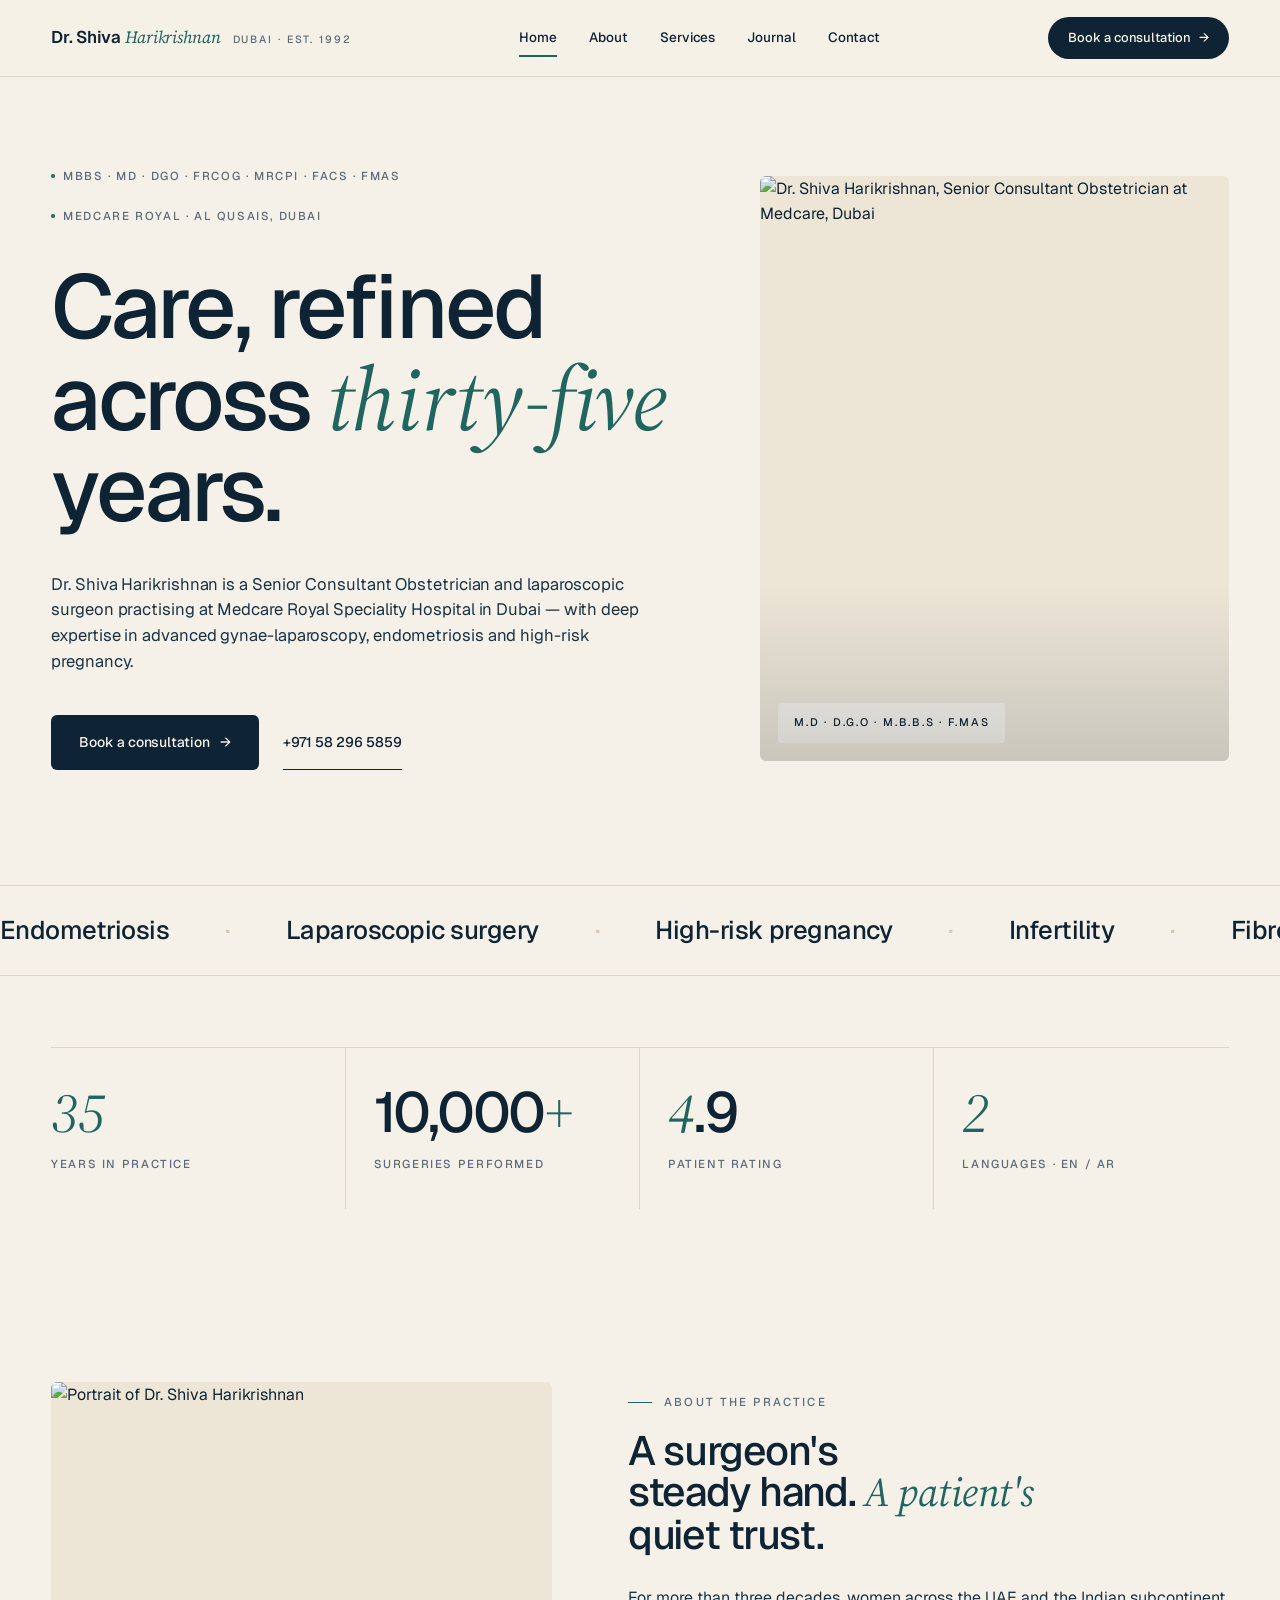
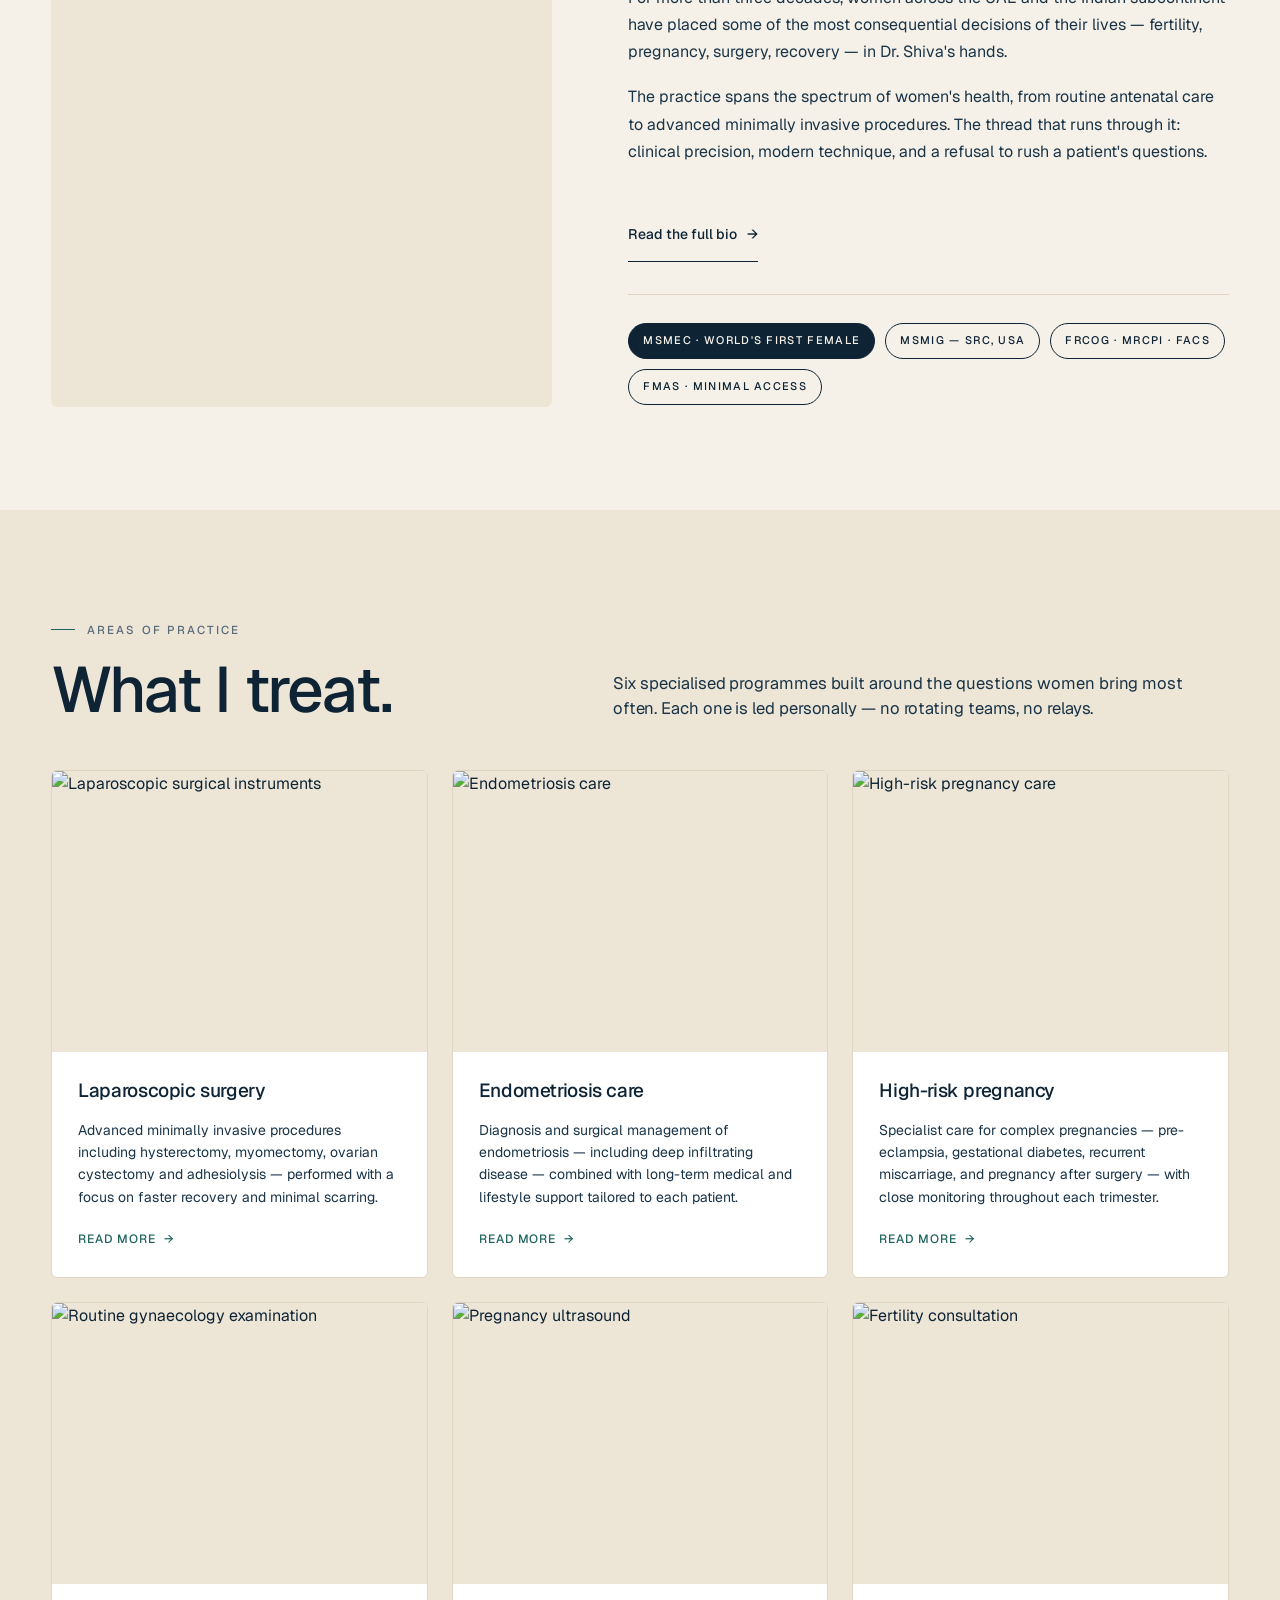
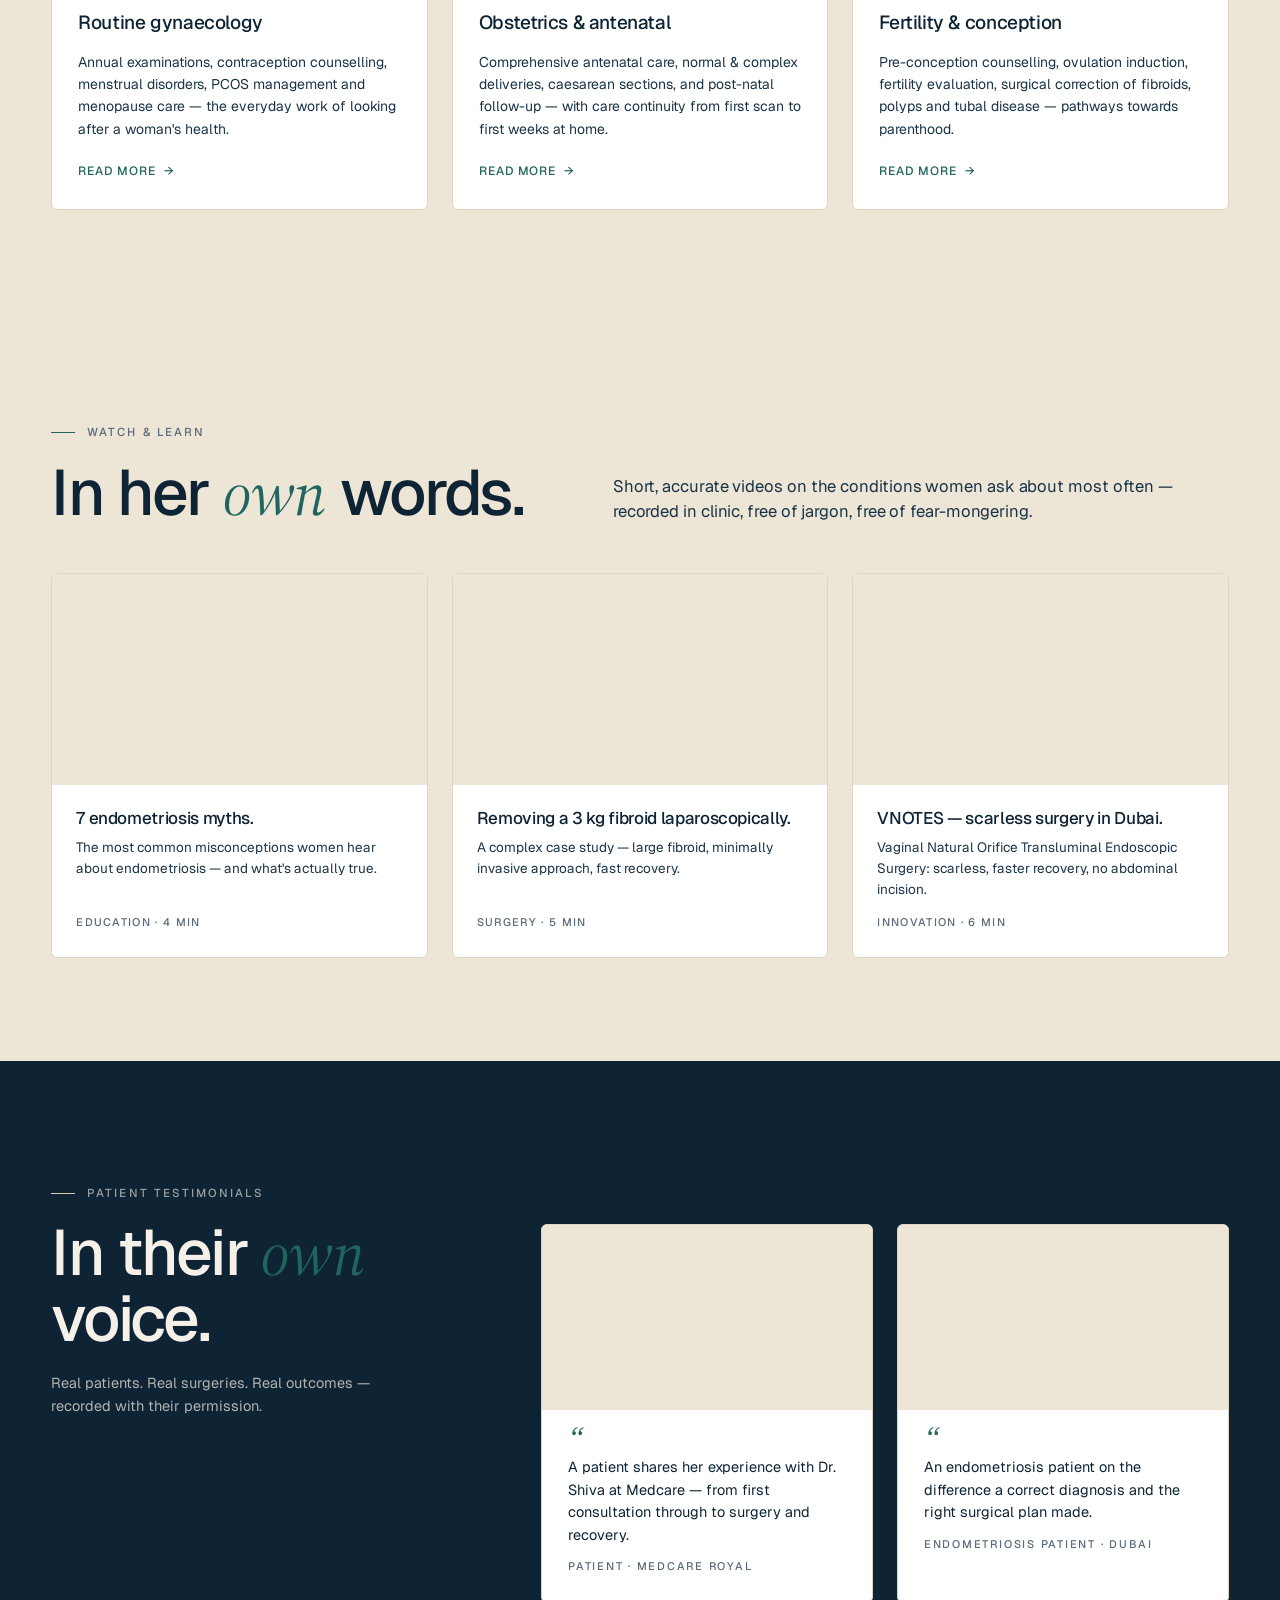
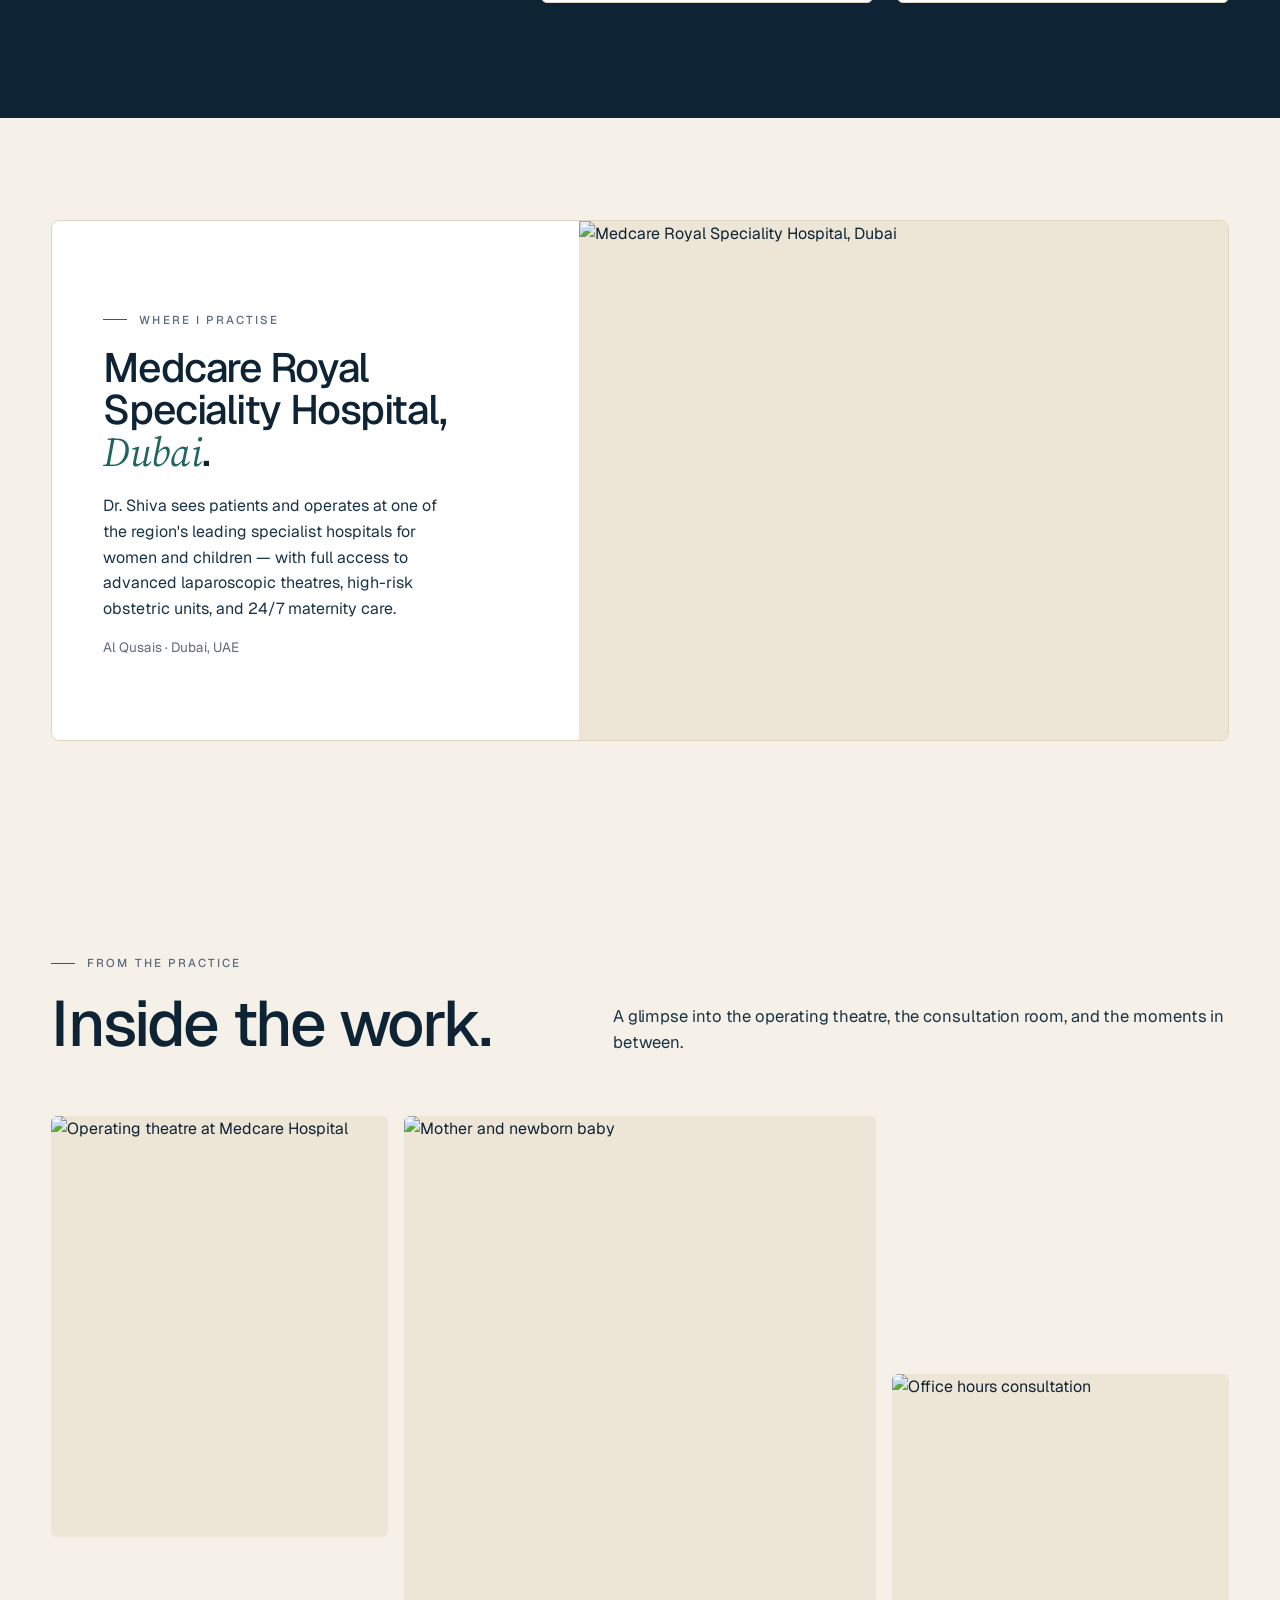
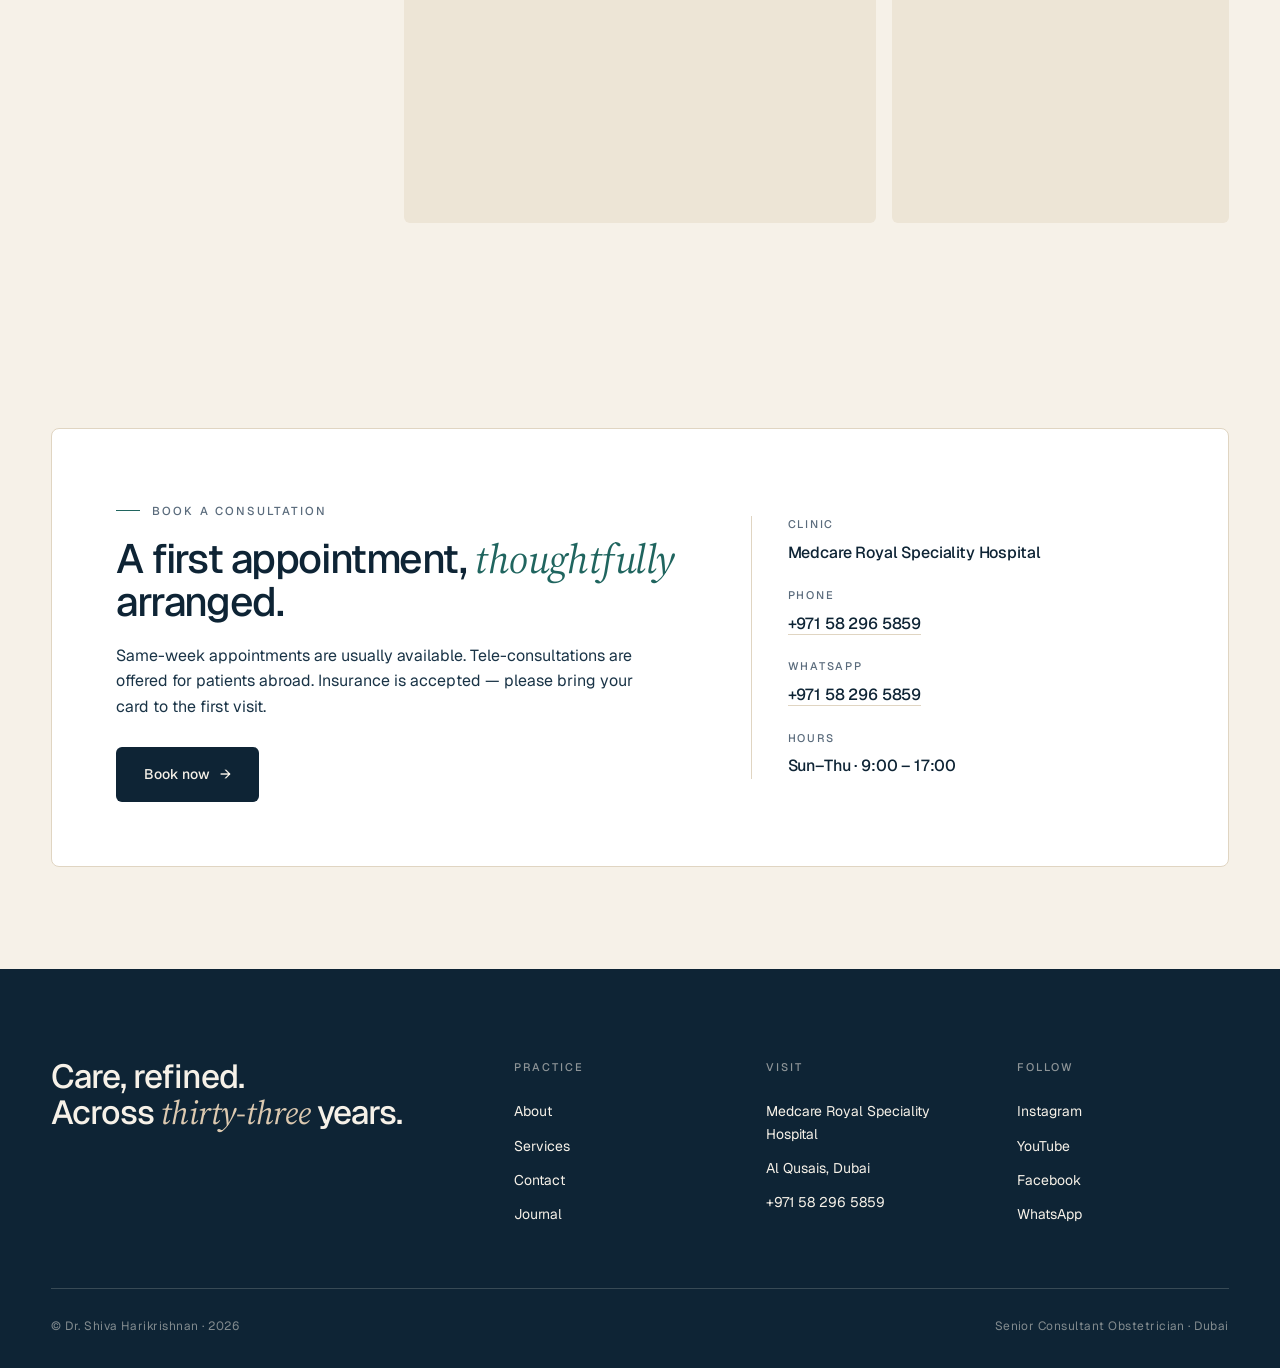
==== index.html @ 334bdd80 "Initial mockup — Clinical Confident redesign for Dr. Shiva Harikrishnan" ====
<!doctype html>
<html lang="en">
<head>
  <meta charset="utf-8" />
  <meta name="viewport" content="width=device-width, initial-scale=1" />
  <title>Dr. Shiva Harikrishnan — Senior Consultant Obstetrician & Gynae-Laparoscopic Surgeon, Dubai</title>
  <meta name="description" content="33 years of clinical experience in obstetrics, gynaecology, laparoscopy, endometriosis and high-risk pregnancy. Practising at Medcare Royal Speciality Hospital, Dubai." />
  <link rel="stylesheet" href="styles.css" />
</head>
<body>

<header class="topbar">
  <div class="frame">
    <a href="index.html" class="brand">
      <span class="brand-mark">Dr. Shiva <em>Harikrishnan</em></span>
      <span class="brand-sub">Dubai · est. 1992</span>
    </a>
    <nav class="nav">
      <a href="index.html" class="active">Home</a>
      <a href="about.html">About</a>
      <a href="services.html">Services</a>
      <a href="#blog">Journal</a>
      <a href="contact.html">Contact</a>
    </nav>
    <a href="contact.html" class="cta-pill">Book a consultation <span class="arrow">→</span></a>
  </div>
</header>

<!-- ============= HERO ============= -->
<section class="hero">
  <div class="frame">
    <div class="hero-grid">
      <div>
        <div class="hero-meta reveal">
          <span><span class="dot"></span> MBBS · MD · DGO · FRCOG · MRCPI · FACS · FMAS</span>
          <span><span class="dot"></span> Medcare Royal · Al Qusais, Dubai</span>
        </div>

        <h1 class="display h-xl reveal d1">
          Care, refined<br>
          across <em>thirty-five</em><br>
          years.
        </h1>

        <p class="lead reveal d2" style="margin-top: 36px;">
          Dr. Shiva Harikrishnan is a Senior Consultant Obstetrician and laparoscopic surgeon practising at Medcare Royal Speciality Hospital in Dubai &mdash; with deep expertise in advanced gynae-laparoscopy, endometriosis and high-risk pregnancy.
        </p>

        <div class="hero-actions reveal d3">
          <a href="contact.html" class="btn-primary">Book a consultation <span>→</span></a>
          <a href="tel:+971582965859" class="btn-ghost">+971 58 296 5859</a>
        </div>
      </div>

      <div class="hero-portrait reveal d2">
        <img src="assets/dr-shiva-portrait.jpg"
             alt="Dr. Shiva Harikrishnan, Senior Consultant Obstetrician at Medcare, Dubai" />
        <div class="badge">M.D · D.G.O · M.B.B.S · F.MAS</div>
      </div>
    </div>
  </div>
</section>

<!-- ============= MARQUEE ============= -->
<div class="marquee" aria-hidden="true">
  <div class="marquee-track">
    <span>Endometriosis <span class="sep">·</span> Laparoscopic surgery <span class="sep">·</span> High-risk pregnancy <span class="sep">·</span> Infertility <span class="sep">·</span> Fibroids <span class="sep">·</span> Gynae-oncology <span class="sep">·</span> Adolescent care <span class="sep">·</span></span>
    <span>Endometriosis <span class="sep">·</span> Laparoscopic surgery <span class="sep">·</span> High-risk pregnancy <span class="sep">·</span> Infertility <span class="sep">·</span> Fibroids <span class="sep">·</span> Gynae-oncology <span class="sep">·</span> Adolescent care <span class="sep">·</span></span>
  </div>
</div>

<!-- ============= STATS ============= -->
<section class="section-tight">
  <div class="frame">
    <div class="stats reveal">
      <div class="stat">
        <div class="num"><em>35</em></div>
        <div class="label">Years in practice</div>
      </div>
      <div class="stat">
        <div class="num">10,000<em>+</em></div>
        <div class="label">Surgeries performed</div>
      </div>
      <div class="stat">
        <div class="num"><em>4</em>.9</div>
        <div class="label">Patient rating</div>
      </div>
      <div class="stat">
        <div class="num"><em>2</em></div>
        <div class="label">Languages · EN / AR</div>
      </div>
    </div>
  </div>
</section>

<!-- ============= ABOUT TEASER ============= -->
<section class="section">
  <div class="frame">
    <div class="about-teaser">
      <div class="about-image reveal">
        <img src="assets/dr-shiva-portrait.jpg"
             alt="Portrait of Dr. Shiva Harikrishnan" />
      </div>
      <div class="about-copy reveal d1">
        <span class="eyebrow">About the practice</span>
        <h2 class="display h-m">A surgeon's<br>steady hand. <em>A patient's</em><br>quiet trust.</h2>
        <p>
          For more than three decades, women across the UAE and the Indian subcontinent have placed some of the most consequential decisions of their lives — fertility, pregnancy, surgery, recovery — in Dr. Shiva's hands.
        </p>
        <p>
          The practice spans the spectrum of women's health, from routine antenatal care to advanced minimally invasive procedures. The thread that runs through it: clinical precision, modern technique, and a refusal to rush a patient's questions.
        </p>
        <a href="about.html" class="btn-ghost" style="margin-top: 24px;">Read the full bio <span>→</span></a>

        <div class="credentials">
          <span class="cred-pill accent">MSMEC · world's first female</span>
          <span class="cred-pill">MSMIG — SRC, USA</span>
          <span class="cred-pill">FRCOG · MRCPI · FACS</span>
          <span class="cred-pill">FMAS · Minimal Access</span>
        </div>
      </div>
    </div>
  </div>
</section>

<!-- ============= SERVICES PREVIEW ============= -->
<section class="section" style="background: var(--bone-deep);">
  <div class="frame">
    <div class="services-head reveal">
      <div>
        <span class="eyebrow">Areas of practice</span>
        <h2 class="display h-l" style="margin-top: 18px;">What I treat.</h2>
      </div>
      <p class="lead">Six specialised programmes built around the questions women bring most often. Each one is led personally — no rotating teams, no relays.</p>
    </div>

    <div class="services-grid">
      <article class="svc-card reveal">
        <div class="img"><img src="https://www.drshivahk.com/wp-content/uploads/2020/10/tools.jpg" alt="Laparoscopic surgical instruments"></div>
        <div class="body">
          <h3>Laparoscopic surgery</h3>
          <p>Advanced minimally invasive procedures including hysterectomy, myomectomy, ovarian cystectomy and adhesiolysis — performed with a focus on faster recovery and minimal scarring.</p>
          <a href="services.html#laparoscopy" class="more">Read more <span>→</span></a>
        </div>
      </article>

      <article class="svc-card reveal d1">
        <div class="img"><img src="https://www.drshivahk.com/wp-content/uploads/2020/10/female-pain.jpg" alt="Endometriosis care"></div>
        <div class="body">
          <h3>Endometriosis care</h3>
          <p>Diagnosis and surgical management of endometriosis &mdash; including deep infiltrating disease &mdash; combined with long-term medical and lifestyle support tailored to each patient.</p>
          <a href="services.html#endometriosis" class="more">Read more <span>→</span></a>
        </div>
      </article>

      <article class="svc-card reveal d2">
        <div class="img"><img src="https://www.drshivahk.com/wp-content/uploads/2020/10/pregnant-woman.jpg" alt="High-risk pregnancy care"></div>
        <div class="body">
          <h3>High-risk pregnancy</h3>
          <p>Specialist care for complex pregnancies &mdash; pre-eclampsia, gestational diabetes, recurrent miscarriage, and pregnancy after surgery &mdash; with close monitoring throughout each trimester.</p>
          <a href="services.html#high-risk" class="more">Read more <span>→</span></a>
        </div>
      </article>

      <article class="svc-card reveal">
        <div class="img"><img src="https://www.drshivahk.com/wp-content/uploads/2020/10/examination.jpg" alt="Routine gynaecology examination"></div>
        <div class="body">
          <h3>Routine gynaecology</h3>
          <p>Annual examinations, contraception counselling, menstrual disorders, PCOS management and menopause care &mdash; the everyday work of looking after a woman's health.</p>
          <a href="services.html#gynaecology" class="more">Read more <span>→</span></a>
        </div>
      </article>

      <article class="svc-card reveal d1">
        <div class="img"><img src="https://www.drshivahk.com/wp-content/uploads/2020/10/ultrasound-1.jpg" alt="Pregnancy ultrasound"></div>
        <div class="body">
          <h3>Obstetrics &amp; antenatal</h3>
          <p>Comprehensive antenatal care, normal &amp; complex deliveries, caesarean sections, and post-natal follow-up &mdash; with care continuity from first scan to first weeks at home.</p>
          <a href="services.html#obstetrics" class="more">Read more <span>→</span></a>
        </div>
      </article>

      <article class="svc-card reveal d2">
        <div class="img"><img src="https://www.drshivahk.com/wp-content/uploads/2020/10/gynaecology-1.jpg" alt="Fertility consultation"></div>
        <div class="body">
          <h3>Fertility &amp; conception</h3>
          <p>Pre-conception counselling, ovulation induction, fertility evaluation, surgical correction of fibroids, polyps and tubal disease &mdash; pathways towards parenthood.</p>
          <a href="services.html#fertility" class="more">Read more <span>→</span></a>
        </div>
      </article>
    </div>
  </div>
</section>

<!-- ============= EDUCATIONAL VIDEOS ============= -->
<section class="section bg-deep">
  <div class="frame">
    <div class="services-head reveal">
      <div>
        <span class="eyebrow">Watch &amp; Learn</span>
        <h2 class="display h-l" style="margin-top: 18px;">In her <em>own</em> words.</h2>
      </div>
      <p class="lead">Short, accurate videos on the conditions women ask about most often &mdash; recorded in clinic, free of jargon, free of fear-mongering.</p>
    </div>

    <div class="video-grid">
      <article class="video-card reveal">
        <div class="frame-yt">
          <iframe loading="lazy" src="https://www.youtube.com/embed/ztFJKNj9Omw" title="7 Endometriosis myths" allow="accelerometer; clipboard-write; encrypted-media; picture-in-picture" allowfullscreen></iframe>
        </div>
        <div class="body">
          <h3>7 endometriosis myths.</h3>
          <p>The most common misconceptions women hear about endometriosis &mdash; and what's actually true.</p>
          <div class="meta">Education · 4 min</div>
        </div>
      </article>

      <article class="video-card reveal d1">
        <div class="frame-yt">
          <iframe loading="lazy" src="https://www.youtube.com/embed/YXNrA66o72I" title="3kg fibroid removal" allow="accelerometer; clipboard-write; encrypted-media; picture-in-picture" allowfullscreen></iframe>
        </div>
        <div class="body">
          <h3>Removing a 3 kg fibroid laparoscopically.</h3>
          <p>A complex case study &mdash; large fibroid, minimally invasive approach, fast recovery.</p>
          <div class="meta">Surgery · 5 min</div>
        </div>
      </article>

      <article class="video-card reveal d2">
        <div class="frame-yt">
          <iframe loading="lazy" src="https://www.youtube.com/embed/1bZXnohObVs" title="VNOTES surgery in Dubai" allow="accelerometer; clipboard-write; encrypted-media; picture-in-picture" allowfullscreen></iframe>
        </div>
        <div class="body">
          <h3>VNOTES &mdash; scarless surgery in Dubai.</h3>
          <p>Vaginal Natural Orifice Transluminal Endoscopic Surgery: scarless, faster recovery, no abdominal incision.</p>
          <div class="meta">Innovation · 6 min</div>
        </div>
      </article>
    </div>
  </div>
</section>

<!-- ============= PATIENT TESTIMONIALS ============= -->
<section class="quote">
  <div class="frame">
    <div>
      <span class="eyebrow">Patient testimonials</span>
      <h2 class="display h-l" style="margin-top: 18px; color: var(--bone);">In their <em>own</em> voice.</h2>
      <p style="color: rgba(246, 241, 232, 0.7); margin-top: 20px; max-width: 32ch; font-size: 14.5px; line-height: 1.6;">Real patients. Real surgeries. Real outcomes &mdash; recorded with their permission.</p>
    </div>
    <div>
      <div class="testimonial-videos">
        <article class="testimonial-video reveal">
          <div class="frame-yt">
            <iframe loading="lazy" src="https://www.youtube.com/embed/7FtKX47GjzA" title="Patient testimonial — Dr. Shiva Harikrishnan" allow="accelerometer; clipboard-write; encrypted-media; picture-in-picture" allowfullscreen></iframe>
          </div>
          <div class="body">
            <div class="quote-mark">&ldquo;</div>
            <p>A patient shares her experience with Dr. Shiva at Medcare &mdash; from first consultation through to surgery and recovery.</p>
            <div class="who">Patient · Medcare Royal</div>
          </div>
        </article>

        <article class="testimonial-video reveal d1">
          <div class="frame-yt">
            <iframe loading="lazy" src="https://www.youtube.com/embed/Zj4E-PKAi4A" title="Patient Review 16 — Endometriosis specialist" allow="accelerometer; clipboard-write; encrypted-media; picture-in-picture" allowfullscreen></iframe>
          </div>
          <div class="body">
            <div class="quote-mark">&ldquo;</div>
            <p>An endometriosis patient on the difference a correct diagnosis and the right surgical plan made.</p>
            <div class="who">Endometriosis patient · Dubai</div>
          </div>
        </article>
      </div>
    </div>
  </div>
</section>

<!-- ============= HOSPITAL STRIP ============= -->
<section class="section">
  <div class="frame">
    <div class="hospital-strip reveal">
      <div class="copy">
        <span class="eyebrow">Where I practise</span>
        <h2 class="display h-m">Medcare Royal Speciality Hospital, <em>Dubai</em>.</h2>
        <p>Dr. Shiva sees patients and operates at one of the region's leading specialist hospitals for women and children &mdash; with full access to advanced laparoscopic theatres, high-risk obstetric units, and 24/7 maternity care.</p>
        <p style="color: var(--muted); font-size: 13.5px; margin-bottom: 0;">Al Qusais · Dubai, UAE</p>
      </div>
      <div class="img"><img src="assets/medcare-royal.jpg" alt="Medcare Royal Speciality Hospital, Dubai"></div>
    </div>
  </div>
</section>

<!-- ============= EDITORIAL STRIP ============= -->
<section class="section">
  <div class="frame">
    <div class="services-head reveal">
      <div>
        <span class="eyebrow">From the practice</span>
        <h2 class="display h-l" style="margin-top: 18px;">Inside the work.</h2>
      </div>
      <p class="lead">A glimpse into the operating theatre, the consultation room, and the moments in between.</p>
    </div>
    <div class="editorial-strip">
      <div class="tile reveal"><img src="https://www.drshivahk.com/wp-content/uploads/2020/11/theatre-picture.jpg" alt="Operating theatre at Medcare Hospital"></div>
      <div class="tile tall reveal d1"><img src="https://www.drshivahk.com/wp-content/uploads/2020/11/baby-and-mother.jpg" alt="Mother and newborn baby"></div>
      <div class="tile wide reveal d2"><img src="https://www.drshivahk.com/wp-content/uploads/2020/11/Office-hours-with-baby.jpg" alt="Office hours consultation"></div>
    </div>
  </div>
</section>

<!-- ============= CTA BLOCK ============= -->
<section class="section">
  <div class="frame">
    <div class="cta-block reveal">
      <div>
        <span class="eyebrow">Book a consultation</span>
        <h2 class="display h-m" style="margin-top: 18px;">A first appointment, <em>thoughtfully</em> arranged.</h2>
        <p>Same-week appointments are usually available. Tele-consultations are offered for patients abroad. Insurance is accepted &mdash; please bring your card to the first visit.</p>
        <a href="contact.html" class="btn-primary">Book now <span>→</span></a>
      </div>
      <div class="cta-info">
        <div class="row">
          <div class="label">Clinic</div>
          <div class="val">Medcare Royal Speciality Hospital</div>
        </div>
        <div class="row">
          <div class="label">Phone</div>
          <div class="val"><a href="tel:+971582965859">+971 58 296 5859</a></div>
        </div>
        <div class="row">
          <div class="label">WhatsApp</div>
          <div class="val"><a href="https://api.whatsapp.com/send?phone=971582965859">+971 58 296 5859</a></div>
        </div>
        <div class="row">
          <div class="label">Hours</div>
          <div class="val">Sun–Thu · 9:00 – 17:00</div>
        </div>
      </div>
    </div>
  </div>
</section>

<!-- ============= FOOTER ============= -->
<footer>
  <div class="frame">
    <div class="footer-grid">
      <div class="footer-brand">Care, refined.<br>Across <em>thirty-three</em> years.</div>
      <div class="footer-col">
        <h4>Practice</h4>
        <a href="about.html">About</a>
        <a href="services.html">Services</a>
        <a href="contact.html">Contact</a>
        <a href="#">Journal</a>
      </div>
      <div class="footer-col">
        <h4>Visit</h4>
        <a>Medcare Royal Speciality Hospital</a>
        <a>Al Qusais, Dubai</a>
        <a href="tel:+971582965859">+971 58 296 5859</a>
      </div>
      <div class="footer-col">
        <h4>Follow</h4>
        <a href="https://www.instagram.com/dr.shivahk/" target="_blank" rel="noopener">Instagram</a>
        <a href="https://www.youtube.com/channel/UCBgul8vjgICS8xpONQhB9kg" target="_blank" rel="noopener">YouTube</a>
        <a href="https://www.facebook.com/share/16XE7Jk3NX/" target="_blank" rel="noopener">Facebook</a>
        <a href="https://api.whatsapp.com/send?phone=971582965859" target="_blank" rel="noopener">WhatsApp</a>
      </div>
    </div>
    <div class="footer-bottom">
      <span>© Dr. Shiva Harikrishnan · 2026</span>
      <span>Senior Consultant Obstetrician · Dubai</span>
    </div>
  </div>
</footer>

<script src="script.js"></script>
</body>
</html>
---- styles.css ----
/* ============================================================
   Dr. Shiva Harikrishnan — Redesign · v2
   Direction: Clinical Confident (sans-led, readable)
   ============================================================ */

@import url('https://fonts.googleapis.com/css2?family=Geist:wght@300;400;500;600;700&display=swap');
@import url('https://fonts.googleapis.com/css2?family=Source+Serif+4:ital,opsz,wght@0,8..60,400;0,8..60,500;1,8..60,400;1,8..60,500&display=swap');

:root {
  --ink: #0E2435;
  --ink-soft: #1A3447;
  --bone: #F6F1E8;
  --bone-deep: #EDE5D6;
  --paper: #FFFFFF;
  --teal: #20655F;
  --teal-deep: #154945;
  --ochre: #DCC9B0;
  --muted: #5A6B7C;
  --line: #E0D5C2;
  --line-soft: #EFE7D7;

  --sans: 'Geist', -apple-system, BlinkMacSystemFont, 'Segoe UI', sans-serif;
  --serif: 'Source Serif 4', 'Georgia', serif;

  --max: 1320px;
  --pad-x: clamp(20px, 4vw, 56px);
}

* { box-sizing: border-box; margin: 0; padding: 0; }

html { scroll-behavior: smooth; -webkit-font-smoothing: antialiased; -moz-osx-font-smoothing: grayscale; }

body {
  font-family: var(--sans);
  font-weight: 400;
  font-size: 16px;
  line-height: 1.6;
  color: var(--ink);
  background: var(--bone);
  overflow-x: hidden;
  font-feature-settings: "ss01", "ss02";
}

img { display: block; max-width: 100%; }
a { color: inherit; text-decoration: none; }

/* ---------- Site frame ---------- */
.frame { max-width: var(--max); margin: 0 auto; padding: 0 var(--pad-x); }

/* ---------- Top bar ---------- */
.topbar {
  border-bottom: 0.5px solid var(--line);
  background: rgba(246, 241, 232, 0.92);
  position: sticky; top: 0; z-index: 50;
  backdrop-filter: saturate(140%) blur(10px);
}
.topbar .frame { display: flex; align-items: center; justify-content: space-between; height: 76px; gap: 24px; }
.brand { display: flex; align-items: baseline; gap: 12px; }
.brand-mark {
  font-family: var(--sans);
  font-weight: 600;
  font-size: 17px;
  letter-spacing: -0.015em;
  color: var(--ink);
}
.brand-mark em {
  font-style: italic;
  font-family: var(--serif);
  font-weight: 400;
  color: var(--teal);
}
.brand-sub {
  font-size: 10.5px;
  letter-spacing: 0.18em;
  text-transform: uppercase;
  color: var(--muted);
  font-weight: 500;
}

.nav { display: flex; gap: 32px; align-items: center; }
.nav a {
  font-size: 13.5px;
  font-weight: 500;
  letter-spacing: -0.005em;
  color: var(--ink);
  position: relative;
  padding: 6px 0;
  transition: color .25s ease;
}
.nav a:hover { color: var(--teal); }
.nav a.active::after {
  content: ''; position: absolute; left: 0; right: 0; bottom: -2px;
  height: 1.5px; background: var(--teal);
}

.cta-pill {
  display: inline-flex; align-items: center; gap: 8px;
  padding: 11px 20px;
  background: var(--ink); color: var(--bone);
  border-radius: 999px;
  font-size: 13px; font-weight: 500; letter-spacing: -0.005em;
  transition: background .25s ease, transform .25s ease;
}
.cta-pill:hover { background: var(--teal); transform: translateY(-1px); }
.cta-pill .arrow { transition: transform .25s ease; }
.cta-pill:hover .arrow { transform: translateX(3px); }

@media (max-width: 880px) {
  .nav { display: none; }
}

/* ---------- Section eyebrow ---------- */
.eyebrow {
  display: inline-flex; align-items: center; gap: 12px;
  font-size: 11.5px;
  letter-spacing: 0.18em;
  text-transform: uppercase;
  color: var(--muted);
  font-weight: 500;
}
.eyebrow::before {
  content: ''; width: 24px; height: 1px; background: var(--teal);
}

/* ---------- Display / heading system (sans-led) ---------- */
.display {
  font-family: var(--sans);
  font-weight: 500;
  line-height: 1.02;
  letter-spacing: -0.035em;
  color: var(--ink);
}
.display em {
  font-family: var(--serif);
  font-style: italic;
  font-weight: 400;
  color: var(--teal);
  letter-spacing: -0.01em;
}
.display .softline { color: var(--muted); }

.h-xl { font-size: clamp(44px, 7vw, 104px); }
.h-l  { font-size: clamp(36px, 5vw, 72px); }
.h-m  { font-size: clamp(28px, 3.2vw, 44px); }
.h-s  { font-size: clamp(22px, 2vw, 30px); }

.lead {
  font-size: clamp(16px, 1.3vw, 18.5px);
  color: var(--ink-soft);
  line-height: 1.55;
  max-width: 56ch;
  font-weight: 400;
  letter-spacing: -0.005em;
}

/* ---------- Hero ---------- */
.hero {
  position: relative;
  padding: clamp(56px, 7vw, 96px) 0 clamp(70px, 9vw, 120px);
}
.hero-grid {
  display: grid;
  grid-template-columns: 1.35fr 1fr;
  gap: clamp(32px, 6vw, 80px);
  align-items: center;
}
.hero-meta {
  display: flex; gap: 22px; flex-wrap: wrap;
  font-size: 11.5px; letter-spacing: 0.14em;
  text-transform: uppercase; color: var(--muted);
  margin-bottom: 36px;
  font-weight: 500;
}
.hero-meta span { display: inline-flex; align-items: center; gap: 8px; }
.hero-meta .dot { width: 4px; height: 4px; background: var(--teal); border-radius: 50%; }

.hero h1 { margin-bottom: 32px; }

.hero-actions {
  display: flex; gap: 24px; align-items: center; margin-top: 40px;
  flex-wrap: wrap;
}
.btn-primary {
  display: inline-flex; align-items: center; gap: 10px;
  padding: 16px 28px;
  background: var(--ink); color: var(--bone);
  border-radius: 6px;
  font-size: 14px; font-weight: 500; letter-spacing: -0.005em;
  transition: background .25s ease, transform .25s ease;
}
.btn-primary:hover { background: var(--teal); transform: translateY(-1px); }
.btn-ghost {
  display: inline-flex; align-items: center; gap: 10px;
  padding: 16px 0;
  font-size: 14px; font-weight: 500;
  border-bottom: 1px solid var(--ink);
  transition: gap .25s ease, color .25s ease, border-color .25s ease;
}
.btn-ghost:hover { gap: 16px; color: var(--teal); border-bottom-color: var(--teal); }

.hero-portrait {
  position: relative;
  aspect-ratio: 4/5;
  background: var(--bone-deep);
  border-radius: 6px;
  overflow: hidden;
}
.hero-portrait img {
  width: 100%; height: 100%; object-fit: cover; object-position: center top;
}
.hero-portrait::after {
  content: ''; position: absolute; inset: 0;
  background: linear-gradient(180deg, transparent 70%, rgba(14, 36, 53, 0.16));
  pointer-events: none;
}
.hero-portrait .badge {
  position: absolute;
  bottom: 18px; left: 18px;
  background: var(--bone);
  padding: 11px 16px;
  border-radius: 4px;
  font-size: 11px;
  letter-spacing: 0.16em;
  text-transform: uppercase;
  color: var(--ink);
  font-weight: 500;
}

@media (max-width: 880px) {
  .hero-grid { grid-template-columns: 1fr; gap: 40px; }
  .hero-portrait { aspect-ratio: 3/4; max-height: 540px; }
}

/* ---------- Marquee strip ---------- */
.marquee {
  border-top: 0.5px solid var(--line);
  border-bottom: 0.5px solid var(--line);
  overflow: hidden;
  background: var(--bone);
  padding: 24px 0;
}
.marquee-track {
  display: flex; gap: 56px;
  animation: marquee 38s linear infinite;
  white-space: nowrap;
  font-family: var(--sans);
  font-size: clamp(18px, 2vw, 26px);
  color: var(--ink);
  font-weight: 500;
  letter-spacing: -0.02em;
}
.marquee-track span { display: inline-flex; align-items: center; gap: 56px; }
.marquee-track .sep { color: var(--ochre); }
.marquee-track em {
  font-family: var(--serif);
  font-style: italic;
  font-weight: 400;
  color: var(--teal);
}
@keyframes marquee {
  from { transform: translateX(0); }
  to { transform: translateX(-50%); }
}

/* ---------- Stats ---------- */
.stats {
  display: grid;
  grid-template-columns: repeat(4, 1fr);
  gap: 0;
  border-top: 0.5px solid var(--line);
}
.stat {
  padding: 36px 28px 36px 0;
  border-right: 0.5px solid var(--line);
}
.stat:last-child { border-right: none; padding-right: 0; }
.stat:not(:first-child) { padding-left: 28px; }
.stat .num {
  font-family: var(--sans);
  font-weight: 500;
  font-size: clamp(38px, 4.4vw, 60px);
  line-height: 1;
  letter-spacing: -0.04em;
  color: var(--ink);
}
.stat .num em {
  font-family: var(--serif);
  font-style: italic;
  font-weight: 400;
  color: var(--teal);
  letter-spacing: -0.01em;
}
.stat .label {
  font-size: 11.5px;
  letter-spacing: 0.14em;
  text-transform: uppercase;
  color: var(--muted);
  margin-top: 14px;
  font-weight: 500;
}

@media (max-width: 760px) {
  .stats { grid-template-columns: 1fr 1fr; }
  .stat { padding: 24px 16px; border-right: 0.5px solid var(--line); border-bottom: 0.5px solid var(--line); }
  .stat:nth-child(2) { border-right: none; }
  .stat:nth-child(3), .stat:nth-child(4) { border-bottom: none; }
}

/* ---------- Section spacing ---------- */
.section { padding: clamp(60px, 8vw, 116px) 0; }
.section-tight { padding: clamp(44px, 5.5vw, 80px) 0; }

/* ---------- About teaser ---------- */
.about-teaser {
  display: grid;
  grid-template-columns: 1fr 1.2fr;
  gap: clamp(40px, 6vw, 96px);
  align-items: center;
}
.about-image {
  aspect-ratio: 4/5;
  overflow: hidden;
  border-radius: 6px;
  background: var(--bone-deep);
}
.about-image img { width: 100%; height: 100%; object-fit: cover; object-position: center top; }

.about-copy h2 { margin: 18px 0 28px; }
.about-copy p { margin-bottom: 18px; max-width: 56ch; color: var(--ink-soft); line-height: 1.7; }
.about-copy .credentials {
  margin-top: 32px;
  padding-top: 28px;
  border-top: 0.5px solid var(--line);
  display: flex; flex-wrap: wrap; gap: 10px;
}
.cred-pill {
  font-size: 11px;
  letter-spacing: 0.12em;
  text-transform: uppercase;
  padding: 8px 14px;
  border: 0.5px solid var(--ink);
  border-radius: 999px;
  color: var(--ink);
  font-weight: 500;
}
.cred-pill.accent { background: var(--ink); color: var(--bone); border-color: var(--ink); }

@media (max-width: 880px) {
  .about-teaser { grid-template-columns: 1fr; }
}

/* ---------- Services preview ---------- */
.services-head {
  display: flex; justify-content: space-between; align-items: end;
  margin-bottom: 48px; gap: 32px; flex-wrap: wrap;
}
.services-head h2 { max-width: 14ch; }
.services-grid {
  display: grid;
  grid-template-columns: repeat(3, 1fr);
  gap: 24px;
}
.svc-card {
  background: var(--paper);
  border: 0.5px solid var(--line);
  border-radius: 6px;
  overflow: hidden;
  transition: transform .35s ease, border-color .35s ease;
  display: flex; flex-direction: column;
}
.svc-card:hover { transform: translateY(-4px); border-color: var(--teal); }
.svc-card .img {
  aspect-ratio: 4/3;
  background: var(--bone-deep);
  overflow: hidden;
}
.svc-card .img img { width: 100%; height: 100%; object-fit: cover; transition: transform .8s ease; }
.svc-card:hover .img img { transform: scale(1.05); }
.svc-card .body { padding: 24px 26px 28px; flex: 1; display: flex; flex-direction: column; }
.svc-card .body h3 {
  font-family: var(--sans);
  font-weight: 500;
  font-size: 19px;
  letter-spacing: -0.02em;
  margin-bottom: 12px;
  color: var(--ink);
}
.svc-card .body p { color: var(--ink-soft); font-size: 14px; line-height: 1.6; flex: 1; }
.svc-card .body .more {
  margin-top: 22px;
  font-size: 12px;
  letter-spacing: 0.08em;
  text-transform: uppercase;
  color: var(--teal);
  font-weight: 500;
  display: inline-flex; gap: 8px; align-items: center;
  transition: gap .25s ease;
}
.svc-card:hover .body .more { gap: 14px; }

@media (max-width: 880px) { .services-grid { grid-template-columns: 1fr 1fr; } }
@media (max-width: 600px) { .services-grid { grid-template-columns: 1fr; } }

/* ---------- Quote / Testimonial ---------- */
.quote {
  background: var(--ink);
  color: var(--bone);
  padding: clamp(64px, 9vw, 128px) 0;
}
.quote .frame { display: grid; grid-template-columns: 1fr 1.6fr; gap: 60px; align-items: start; }
.quote .eyebrow { color: rgba(246, 241, 232, 0.6); }
.quote .eyebrow::before { background: var(--ochre); }
.quote-body {
  font-family: var(--sans);
  font-weight: 400;
  font-size: clamp(22px, 2.6vw, 36px);
  line-height: 1.3;
  letter-spacing: -0.02em;
  color: var(--bone);
}
.quote-body em {
  font-family: var(--serif);
  font-style: italic;
  font-weight: 400;
  color: var(--ochre);
}
.quote-attr { margin-top: 36px; font-size: 11.5px; letter-spacing: 0.16em; text-transform: uppercase; color: rgba(246, 241, 232, 0.7); font-weight: 500; }

@media (max-width: 760px) { .quote .frame { grid-template-columns: 1fr; gap: 24px; } }

/* ---------- Editorial strip ---------- */
.editorial-strip {
  display: grid;
  grid-template-columns: 1fr 1.4fr 1fr;
  gap: 16px;
  margin-top: 60px;
}
.editorial-strip .tile {
  aspect-ratio: 4/5;
  overflow: hidden;
  border-radius: 6px;
  background: var(--bone-deep);
}
.editorial-strip .tile.tall { aspect-ratio: 4/6; }
.editorial-strip .tile.wide { aspect-ratio: 3/4; align-self: end; }
.editorial-strip img { width: 100%; height: 100%; object-fit: cover; }

@media (max-width: 760px) { .editorial-strip { grid-template-columns: 1fr 1fr; } }

/* ---------- Booking CTA ---------- */
.cta-block {
  background: var(--paper);
  border: 0.5px solid var(--line);
  border-radius: 8px;
  padding: clamp(36px, 5vw, 64px);
  display: grid;
  grid-template-columns: 1.4fr 1fr;
  gap: 56px;
  align-items: center;
}
.cta-block h2 { margin-bottom: 20px; }
.cta-block p { color: var(--ink-soft); margin-bottom: 28px; max-width: 50ch; }
.cta-info {
  border-left: 0.5px solid var(--line);
  padding-left: 36px;
  display: flex; flex-direction: column; gap: 22px;
}
.cta-info .row .label {
  font-size: 11px; letter-spacing: 0.16em; text-transform: uppercase;
  color: var(--muted); margin-bottom: 6px; font-weight: 500;
}
.cta-info .row .val {
  font-family: var(--sans);
  font-size: 16px; font-weight: 500;
  color: var(--ink); letter-spacing: -0.01em;
}
.cta-info .row .val a { color: var(--ink); border-bottom: 1px solid var(--line); }
.cta-info .row .val a:hover { color: var(--teal); border-bottom-color: var(--teal); }

@media (max-width: 880px) {
  .cta-block { grid-template-columns: 1fr; gap: 32px; }
  .cta-info { border-left: none; padding-left: 0; border-top: 0.5px solid var(--line); padding-top: 32px; }
}

/* ---------- Hospital strip (Medcare Royal photo) ---------- */
.hospital-strip {
  display: grid;
  grid-template-columns: 1fr 1.4fr;
  gap: clamp(32px, 5vw, 72px);
  align-items: center;
  background: var(--paper);
  border: 0.5px solid var(--line);
  border-radius: 8px;
  overflow: hidden;
  padding: 0;
}
.hospital-strip .copy { padding: clamp(32px, 4vw, 56px); }
.hospital-strip .copy h2 { margin: 18px 0 20px; }
.hospital-strip .copy p { color: var(--ink-soft); margin-bottom: 16px; max-width: 50ch; }
.hospital-strip .img {
  aspect-ratio: 5/4;
  overflow: hidden;
  background: var(--bone-deep);
  height: 100%;
}
.hospital-strip .img img { width: 100%; height: 100%; object-fit: cover; }
@media (max-width: 880px) {
  .hospital-strip { grid-template-columns: 1fr; }
  .hospital-strip .img { aspect-ratio: 16/10; }
}

/* ---------- Footer ---------- */
footer {
  background: var(--ink);
  color: var(--bone);
  padding: clamp(56px, 7vw, 96px) 0 32px;
}
.footer-grid {
  display: grid;
  grid-template-columns: 2fr 1fr 1fr 1fr;
  gap: 40px;
  padding-bottom: 56px;
  border-bottom: 0.5px solid rgba(246, 241, 232, 0.18);
}
.footer-brand {
  font-family: var(--sans);
  font-weight: 500;
  font-size: clamp(26px, 2.6vw, 36px);
  line-height: 1.1;
  letter-spacing: -0.03em;
  color: var(--bone);
}
.footer-brand em {
  font-family: var(--serif);
  font-style: italic;
  font-weight: 400;
  color: var(--ochre);
  letter-spacing: -0.01em;
}
.footer-col h4 {
  font-size: 11px; letter-spacing: 0.18em; text-transform: uppercase;
  color: rgba(246, 241, 232, 0.55); font-weight: 500; margin-bottom: 18px;
}
.footer-col a {
  display: block; font-size: 14px; padding: 6px 0;
  color: var(--bone); transition: color .25s ease;
  font-weight: 400;
}
.footer-col a:hover { color: var(--ochre); }
.footer-bottom {
  display: flex; justify-content: space-between; align-items: center;
  padding-top: 28px; gap: 24px; flex-wrap: wrap;
  font-size: 12px; color: rgba(246, 241, 232, 0.5);
  letter-spacing: 0.04em;
  font-weight: 400;
}

@media (max-width: 880px) {
  .footer-grid { grid-template-columns: 1fr 1fr; }
  .footer-brand { grid-column: 1 / -1; }
}

/* ---------- Page header (interior pages) ---------- */
.page-head {
  padding: clamp(64px, 7vw, 116px) 0 clamp(46px, 5vw, 72px);
  border-bottom: 0.5px solid var(--line);
}
.page-head .eyebrow { margin-bottom: 28px; }
.page-head h1 { margin-bottom: 24px; }
.page-head .lead { max-width: 64ch; }

/* ---------- Bio page ---------- */
.bio-grid {
  display: grid;
  grid-template-columns: 1fr 1.4fr;
  gap: clamp(40px, 6vw, 88px);
  margin-top: clamp(56px, 7vw, 96px);
}
.bio-side { position: sticky; top: 110px; align-self: start; }
.bio-portrait {
  aspect-ratio: 4/5; overflow: hidden; border-radius: 6px; background: var(--bone-deep);
  margin-bottom: 28px;
}
.bio-portrait img { width: 100%; height: 100%; object-fit: cover; object-position: center top; }
.bio-side .quick {
  background: var(--paper); border: 0.5px solid var(--line); border-radius: 6px;
  padding: 26px;
  display: flex; flex-direction: column; gap: 16px;
}
.bio-side .quick .row {
  display: flex; justify-content: space-between; gap: 16px;
  padding-bottom: 14px; border-bottom: 0.5px solid var(--line-soft);
}
.bio-side .quick .row:last-child { border-bottom: none; padding-bottom: 0; }
.bio-side .quick .row .k {
  font-size: 11px; letter-spacing: 0.14em; text-transform: uppercase;
  color: var(--muted); font-weight: 500;
}
.bio-side .quick .row .v { font-size: 13.5px; color: var(--ink); text-align: right; max-width: 60%; font-weight: 500; }

.bio-content h2 {
  font-family: var(--sans); font-weight: 500;
  font-size: clamp(28px, 3vw, 38px); letter-spacing: -0.03em;
  margin: 56px 0 18px;
}
.bio-content h2:first-child { margin-top: 0; }
.bio-content h2 em {
  font-family: var(--serif); font-style: italic; font-weight: 400;
  color: var(--teal); letter-spacing: -0.01em;
}
.bio-content p { margin-bottom: 18px; color: var(--ink-soft); line-height: 1.75; max-width: 64ch; }
.bio-content p em { font-family: var(--serif); font-style: italic; color: var(--teal); }

.timeline { margin-top: 24px; }
.timeline .item {
  display: grid; grid-template-columns: 110px 1fr; gap: 24px;
  padding: 22px 0; border-bottom: 0.5px solid var(--line-soft);
}
.timeline .item:last-child { border-bottom: none; }
.timeline .yr {
  font-family: var(--serif); font-style: italic;
  font-size: 17px; color: var(--teal); font-weight: 500;
}
.timeline .ev .ev-title { font-weight: 500; font-size: 15px; margin-bottom: 4px; letter-spacing: -0.01em; }
.timeline .ev .ev-sub { font-size: 13.5px; color: var(--muted); line-height: 1.5; }

.cert-grid {
  display: grid; grid-template-columns: repeat(3, 1fr); gap: 18px;
  margin-top: 30px;
}
.cert {
  background: var(--paper); border: 0.5px solid var(--line); border-radius: 6px;
  padding: 22px; text-align: center; aspect-ratio: 1;
  display: flex; flex-direction: column; justify-content: center; align-items: center;
}
.cert img { max-width: 80%; max-height: 60%; object-fit: contain; margin-bottom: 12px; }
.cert .name {
  font-size: 11px; letter-spacing: 0.1em; text-transform: uppercase;
  color: var(--muted); font-weight: 500;
}

@media (max-width: 880px) {
  .bio-grid { grid-template-columns: 1fr; }
  .bio-side { position: static; }
  .cert-grid { grid-template-columns: 1fr 1fr; }
}

/* ---------- Services page ---------- */
.svc-list { margin-top: clamp(56px, 7vw, 96px); }
.svc-row {
  display: grid; grid-template-columns: 1fr 1.6fr; gap: clamp(32px, 5vw, 80px);
  padding: clamp(36px, 5vw, 60px) 0;
  border-top: 0.5px solid var(--line);
  align-items: start;
}
.svc-row:last-child { border-bottom: 0.5px solid var(--line); }
.svc-row .num {
  font-family: var(--serif); font-style: italic;
  font-size: 17px; color: var(--teal); letter-spacing: 0.02em;
  font-weight: 500;
}
.svc-row .head h3 {
  font-family: var(--sans); font-weight: 500;
  font-size: clamp(26px, 2.8vw, 36px); letter-spacing: -0.03em; margin: 12px 0 0;
  color: var(--ink);
}
.svc-row .body p { color: var(--ink-soft); line-height: 1.7; margin-bottom: 16px; max-width: 56ch; }
.svc-row .body p em { font-family: var(--serif); font-style: italic; color: var(--teal); }
.svc-row .body ul { list-style: none; padding: 0; margin-top: 16px; display: flex; flex-direction: column; gap: 10px; }
.svc-row .body li {
  display: flex; gap: 12px; align-items: start;
  font-size: 14.5px; color: var(--ink); font-weight: 400;
}
.svc-row .body li::before {
  content: ''; width: 6px; height: 6px; background: var(--teal); border-radius: 50%;
  margin-top: 8px; flex-shrink: 0;
}
.svc-row .img-wrap {
  margin-top: 22px;
  aspect-ratio: 16/9; overflow: hidden; border-radius: 6px; background: var(--bone-deep);
}
.svc-row .img-wrap img { width: 100%; height: 100%; object-fit: cover; }

@media (max-width: 760px) { .svc-row { grid-template-columns: 1fr; } }

/* ---------- Contact page ---------- */
.contact-grid {
  display: grid; grid-template-columns: 1fr 1fr; gap: clamp(40px, 6vw, 80px);
  margin-top: clamp(56px, 7vw, 96px);
}
.contact-info h3 {
  font-family: var(--sans); font-weight: 500;
  font-size: 26px; letter-spacing: -0.025em; margin-bottom: 28px;
}
.info-row {
  display: grid; grid-template-columns: 130px 1fr; gap: 24px;
  padding: 20px 0; border-bottom: 0.5px solid var(--line);
}
.info-row .k { font-size: 11px; letter-spacing: 0.16em; text-transform: uppercase; color: var(--muted); font-weight: 500; }
.info-row .v { font-size: 15px; line-height: 1.6; }
.info-row .v a { border-bottom: 1px solid var(--line); }
.info-row .v a:hover { color: var(--teal); border-bottom-color: var(--teal); }

.book-form {
  background: var(--paper); border: 0.5px solid var(--line); border-radius: 6px;
  padding: clamp(28px, 4vw, 44px);
}
.book-form h3 {
  font-family: var(--sans); font-weight: 500;
  font-size: 26px; letter-spacing: -0.025em; margin-bottom: 8px;
}
.book-form .sub { font-size: 13.5px; color: var(--muted); margin-bottom: 28px; }
.field { margin-bottom: 20px; }
.field label {
  display: block; font-size: 11px; letter-spacing: 0.14em;
  text-transform: uppercase; color: var(--muted); margin-bottom: 8px;
  font-weight: 500;
}
.field input, .field select, .field textarea {
  width: 100%; padding: 14px 16px;
  border: 0.5px solid var(--line); background: var(--bone);
  font-family: var(--sans); font-size: 14px; color: var(--ink);
  border-radius: 4px;
  transition: border-color .2s ease, background .2s ease;
}
.field input:focus, .field select:focus, .field textarea:focus {
  outline: none; border-color: var(--teal); background: var(--paper);
}
.field-row { display: grid; grid-template-columns: 1fr 1fr; gap: 16px; }
.book-form button {
  width: 100%; padding: 16px;
  background: var(--ink); color: var(--bone);
  border: none; border-radius: 4px;
  font-family: var(--sans); font-size: 14px; font-weight: 500; letter-spacing: -0.005em;
  cursor: pointer; transition: background .25s ease;
  margin-top: 8px;
}
.book-form button:hover { background: var(--teal); }

.map-tile {
  margin-top: clamp(56px, 7vw, 96px);
  aspect-ratio: 21/9;
  background: var(--bone-deep);
  border-radius: 6px;
  position: relative; overflow: hidden;
  border: 0.5px solid var(--line);
}
.map-tile img { width: 100%; height: 100%; object-fit: cover; opacity: 0.9; }
.map-pin {
  position: absolute; top: 50%; left: 38%; transform: translate(-50%, -100%);
  background: var(--ink); color: var(--bone);
  padding: 14px 18px; border-radius: 4px;
  font-size: 12px; letter-spacing: 0.06em; font-weight: 500;
}
.map-pin::after {
  content: ''; position: absolute; bottom: -6px; left: 50%; transform: translateX(-50%) rotate(45deg);
  width: 12px; height: 12px; background: var(--ink);
}

@media (max-width: 760px) {
  .contact-grid { grid-template-columns: 1fr; }
  .field-row { grid-template-columns: 1fr; }
}

/* ---------- Video grid (educational) ---------- */
.video-grid {
  display: grid;
  grid-template-columns: repeat(3, 1fr);
  gap: 24px;
}
.video-card {
  background: var(--paper);
  border: 0.5px solid var(--line);
  border-radius: 6px;
  overflow: hidden;
  display: flex; flex-direction: column;
  transition: transform .35s ease, border-color .35s ease;
}
.video-card:hover { transform: translateY(-4px); border-color: var(--teal); }
.video-card .frame-yt {
  position: relative; aspect-ratio: 16/9;
  background: var(--bone-deep); overflow: hidden;
}
.video-card .frame-yt iframe {
  position: absolute; inset: 0; width: 100%; height: 100%;
  border: 0;
}
.video-card .body { padding: 22px 24px 26px; flex: 1; display: flex; flex-direction: column; }
.video-card .body h3 {
  font-family: var(--sans); font-weight: 500; font-size: 17px;
  letter-spacing: -0.02em; color: var(--ink); margin-bottom: 8px;
  line-height: 1.3;
}
.video-card .body p {
  font-size: 13.5px; color: var(--ink-soft); line-height: 1.55; flex: 1;
}
.video-card .body .meta {
  margin-top: 14px; font-size: 11px; letter-spacing: 0.12em;
  text-transform: uppercase; color: var(--muted); font-weight: 500;
}

@media (max-width: 880px) { .video-grid { grid-template-columns: 1fr 1fr; } }
@media (max-width: 600px) { .video-grid { grid-template-columns: 1fr; } }

/* ---------- Patient testimonials (video) ---------- */
.testimonial-videos {
  display: grid; grid-template-columns: 1fr 1fr; gap: 24px;
  margin-top: 48px;
}
.testimonial-video {
  background: var(--paper);
  border: 0.5px solid var(--line);
  border-radius: 6px;
  overflow: hidden;
}
.testimonial-video .frame-yt {
  position: relative; aspect-ratio: 16/9;
  background: var(--bone-deep);
}
.testimonial-video .frame-yt iframe {
  position: absolute; inset: 0; width: 100%; height: 100%; border: 0;
}
.testimonial-video .body { padding: 22px 26px 26px; }
.testimonial-video .body .quote-mark {
  font-family: var(--serif); font-style: italic; font-size: 32px;
  color: var(--teal); line-height: 0.5; margin-bottom: 8px;
}
.testimonial-video .body p {
  font-size: 14.5px; color: var(--ink); line-height: 1.55; margin-bottom: 12px;
}
.testimonial-video .body .who {
  font-size: 11px; letter-spacing: 0.16em; text-transform: uppercase;
  color: var(--muted); font-weight: 500;
}

@media (max-width: 760px) { .testimonial-videos { grid-template-columns: 1fr; } }

/* ---------- Section split bg variants ---------- */
.bg-deep { background: var(--bone-deep); }

/* ---------- Reveal animation ---------- */
.reveal {
  opacity: 0;
  transform: translateY(20px);
  transition: opacity .8s cubic-bezier(.2,.6,.2,1), transform .8s cubic-bezier(.2,.6,.2,1);
}
.reveal.in { opacity: 1; transform: translateY(0); }
.reveal.d1 { transition-delay: .08s; }
.reveal.d2 { transition-delay: .16s; }
.reveal.d3 { transition-delay: .24s; }
.reveal.d4 { transition-delay: .32s; }
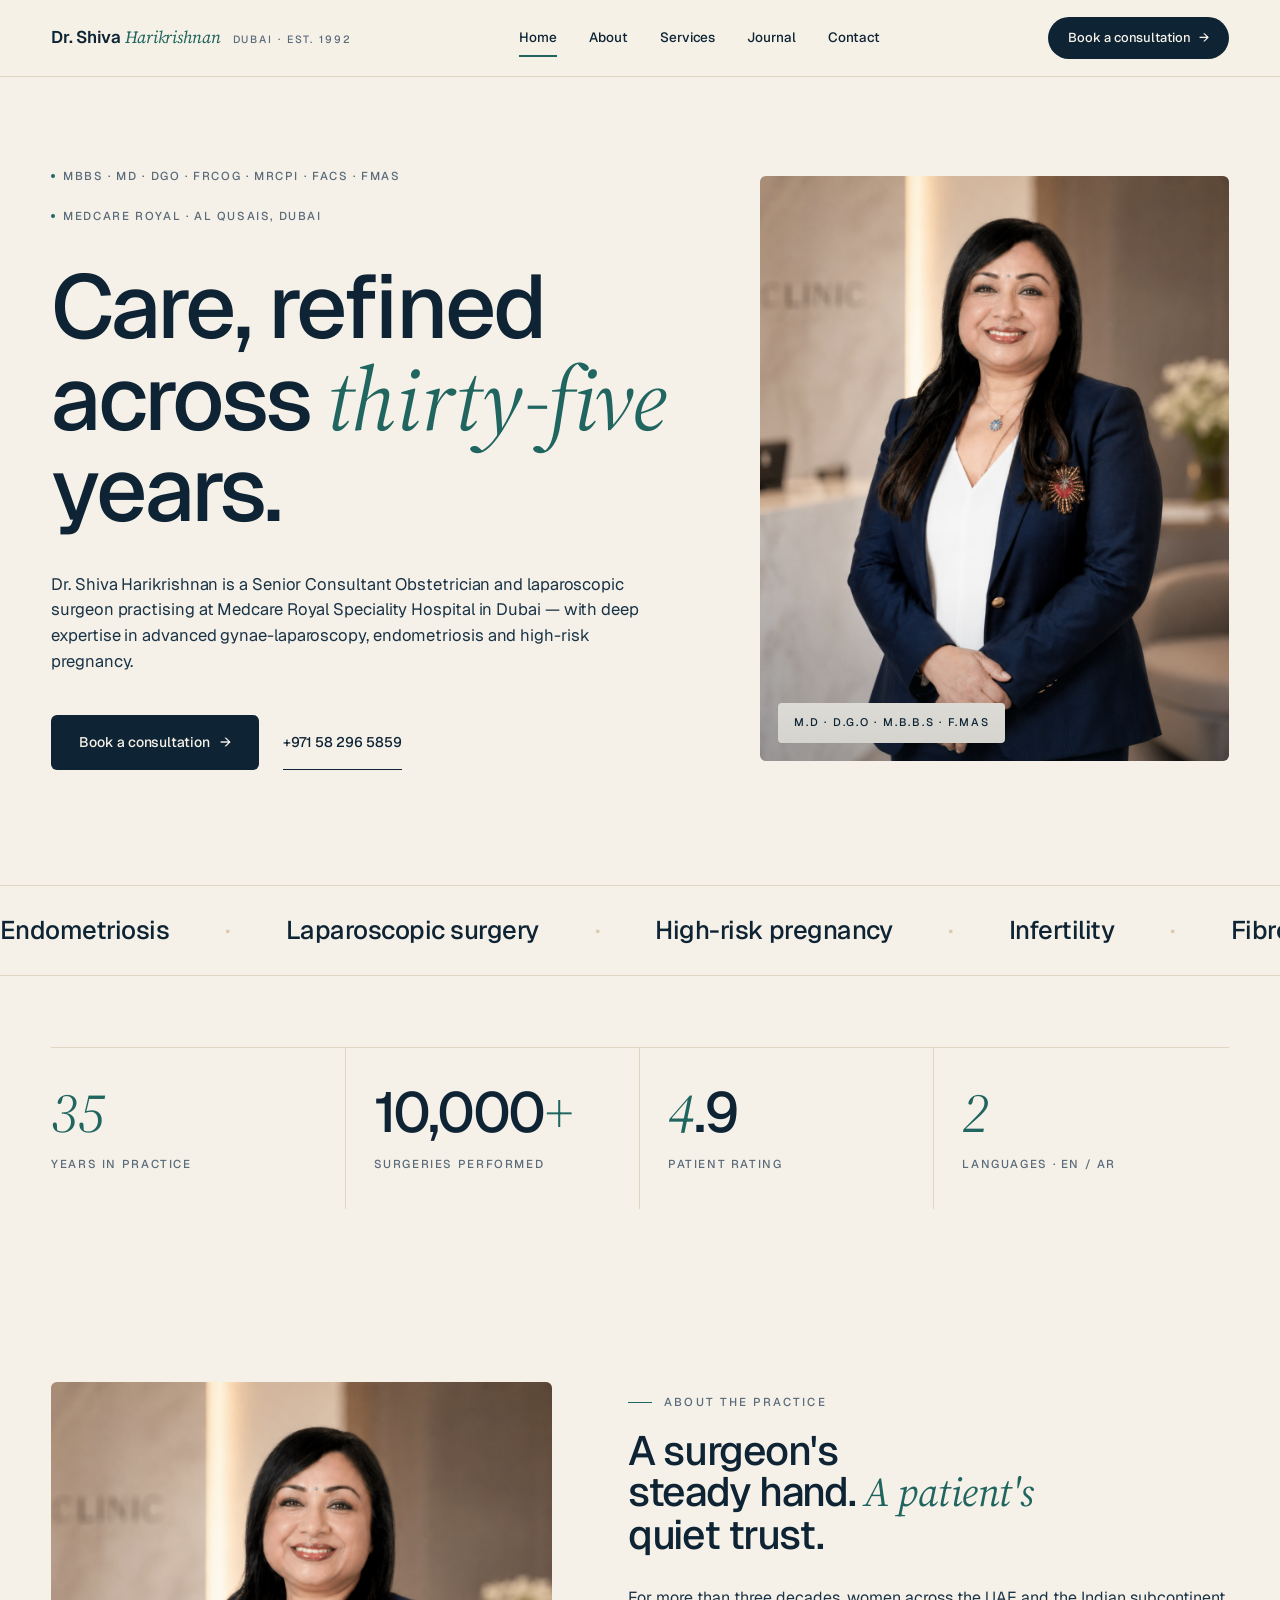
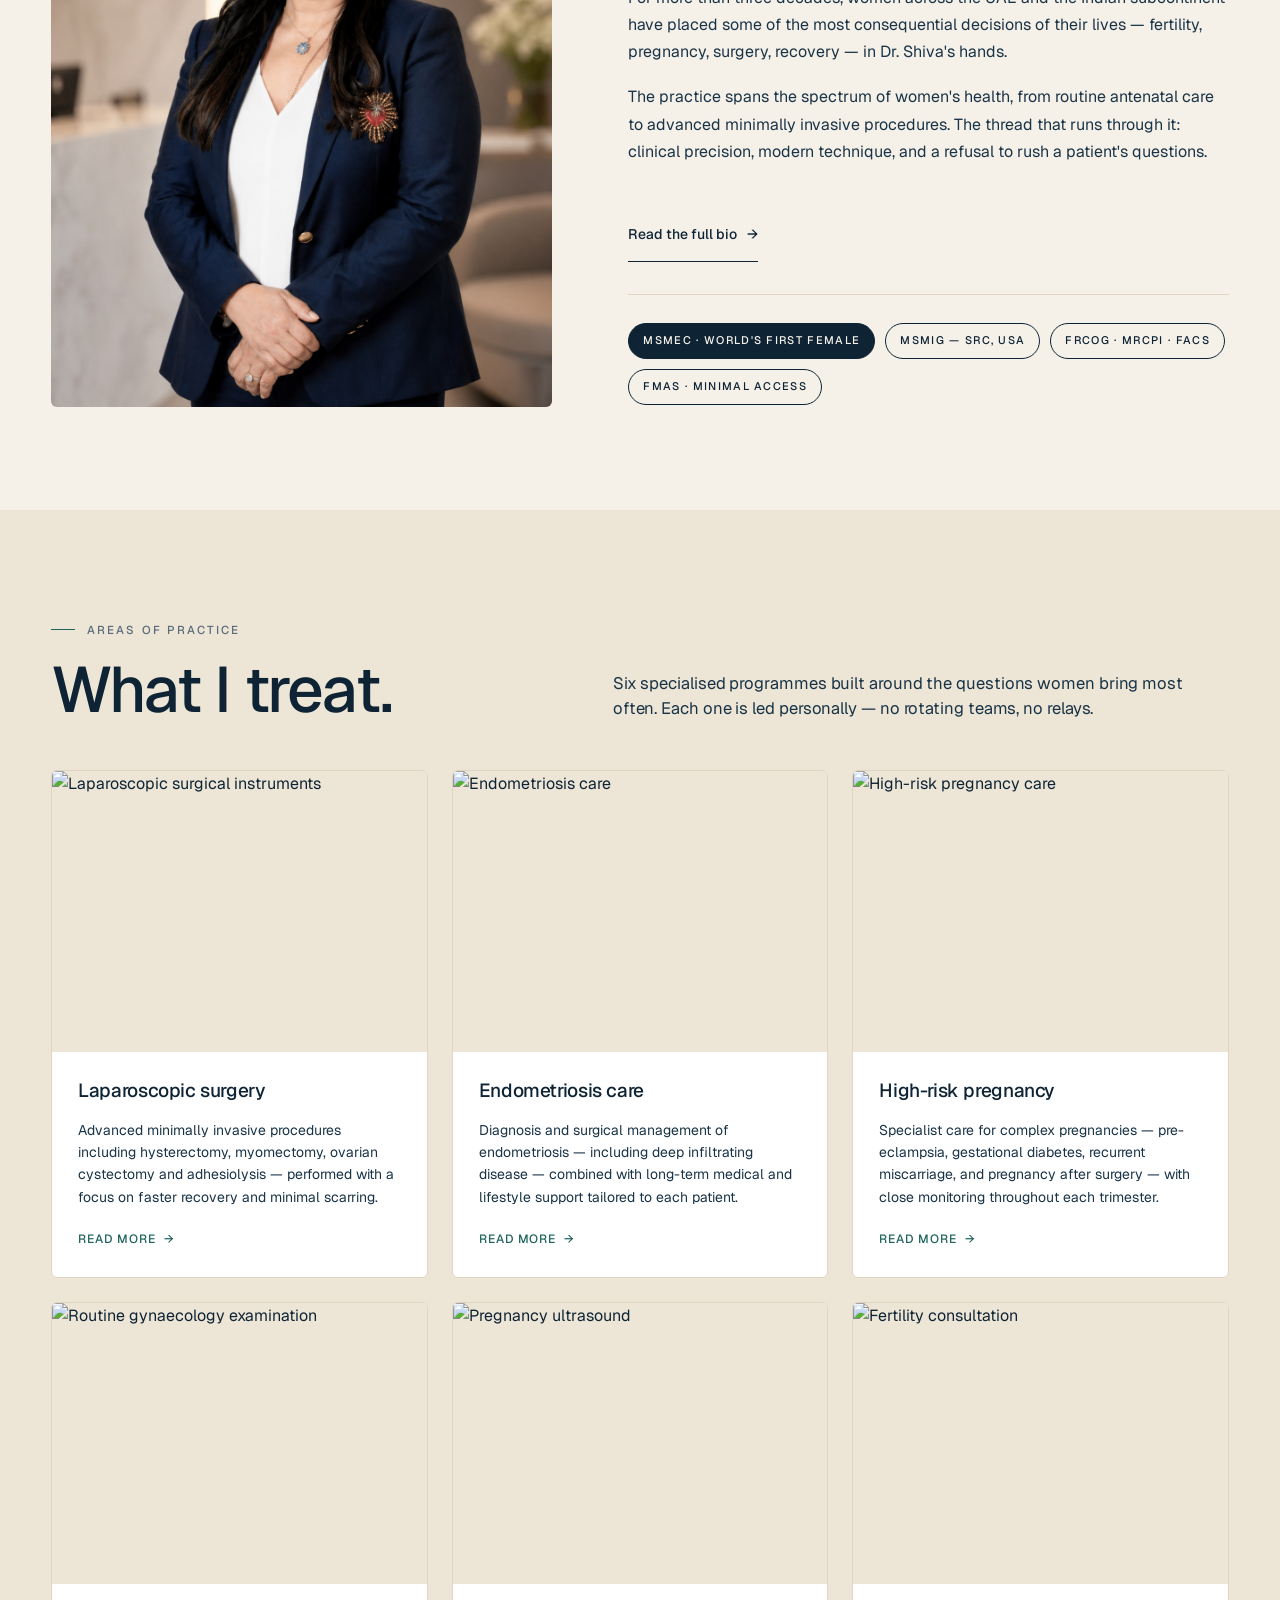
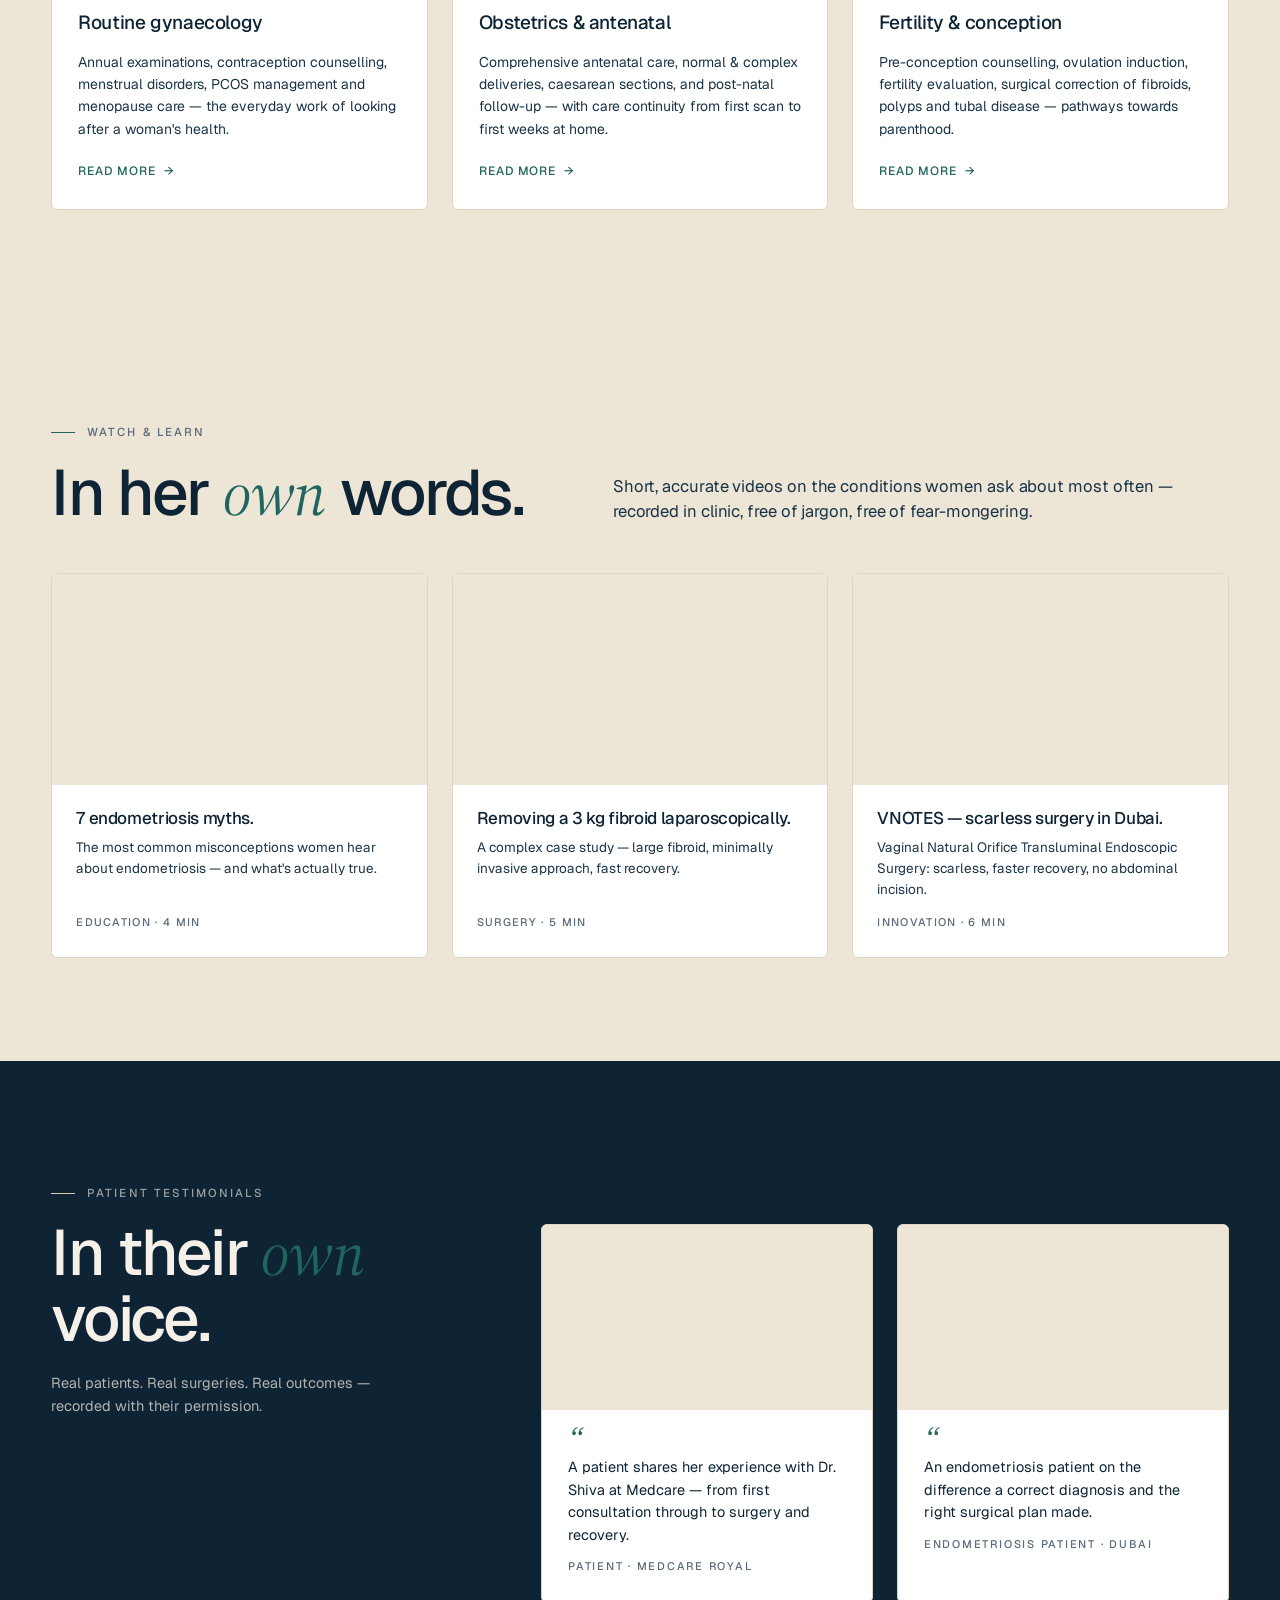
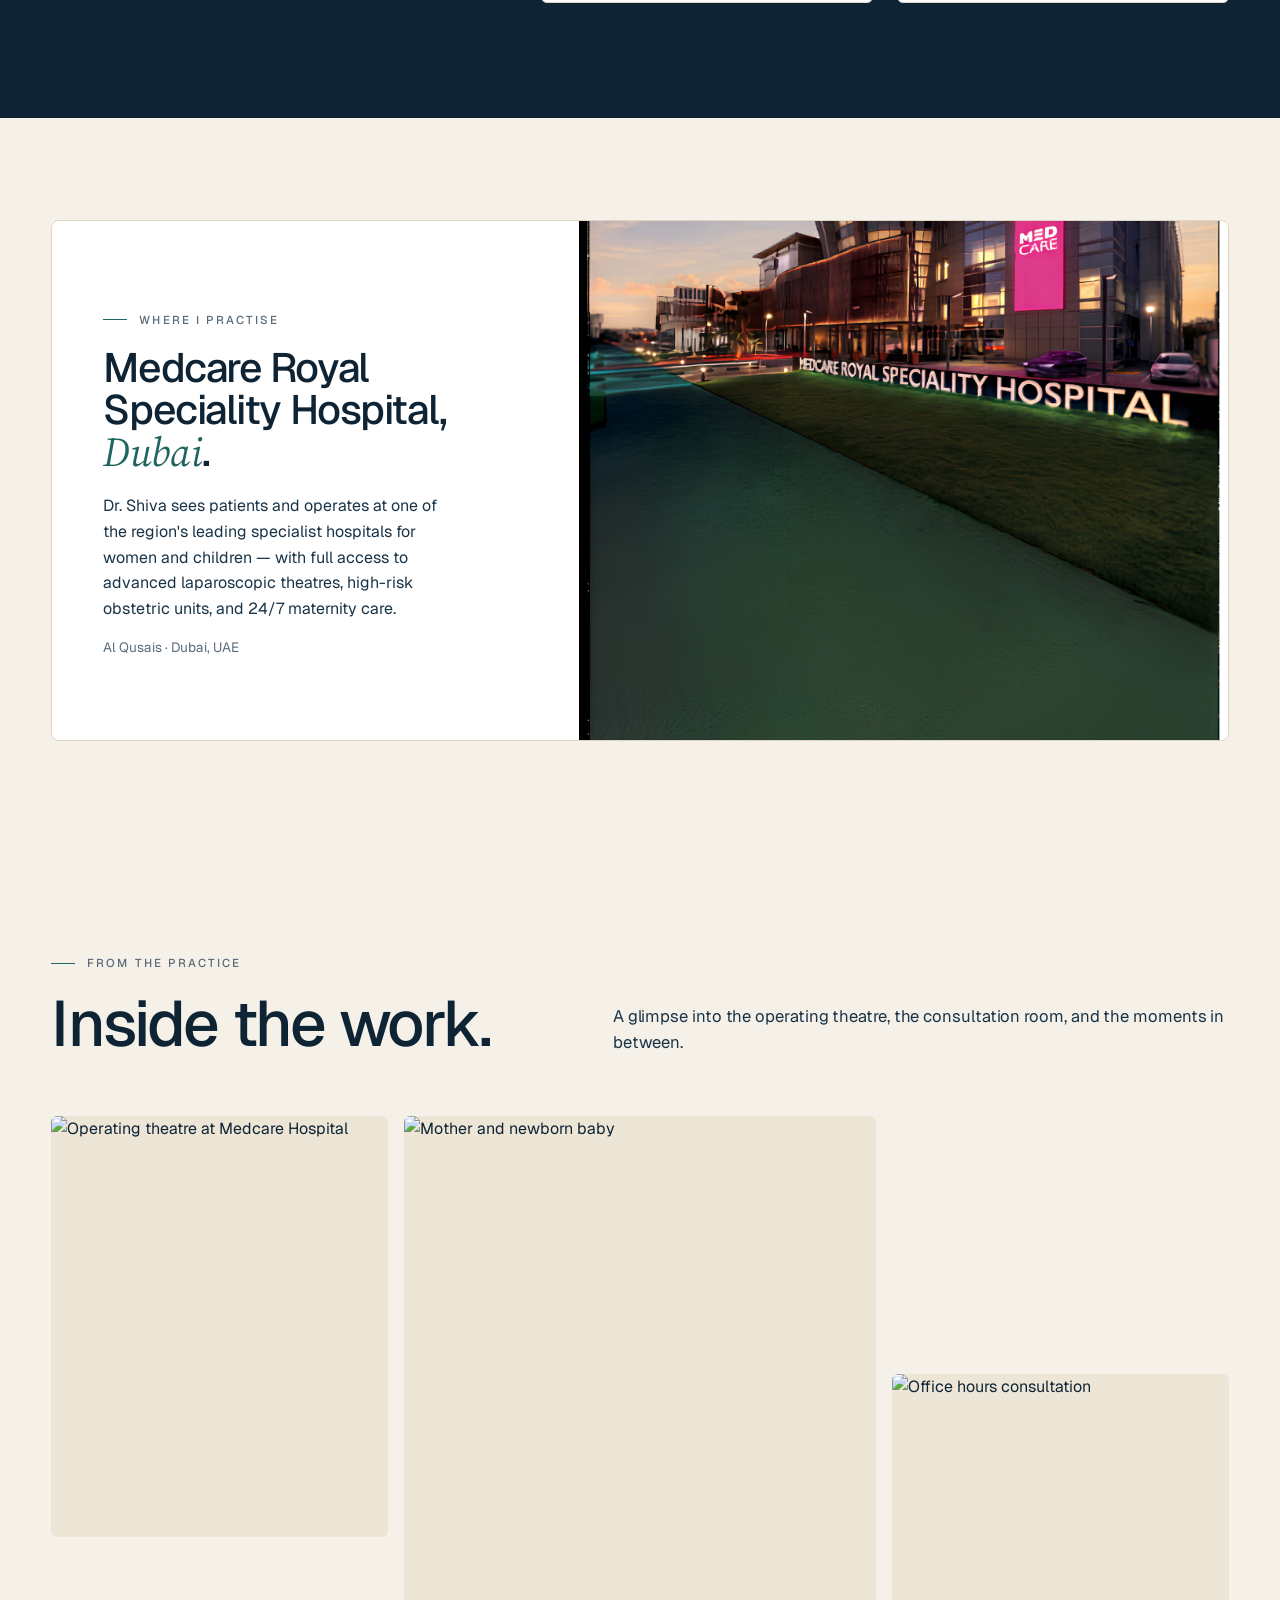
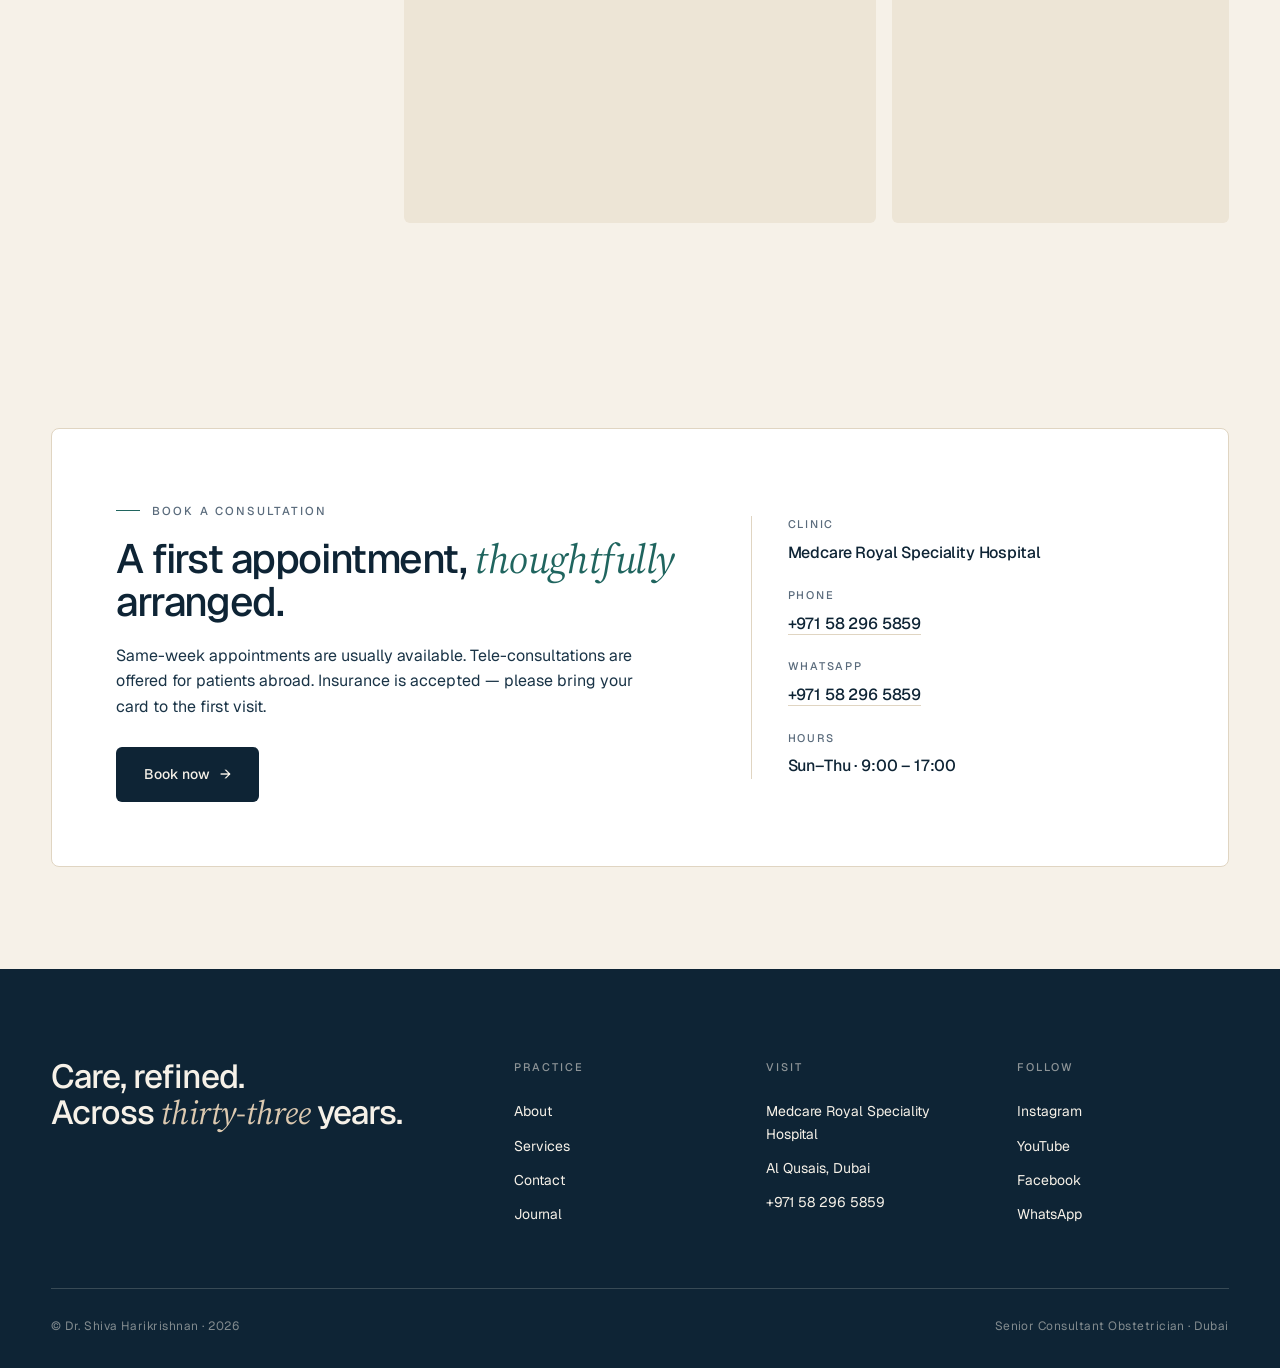
==== commit 8fe7dcbc: "Add photos, fallbacks and content updates" ====
--- a/index.html
+++ b/index.html
@@ -53,7 +53,8 @@
       </div>
 
       <div class="hero-portrait reveal d2">
-        <img src="assets/dr-shiva-portrait.jpg"
+        <img src="assets/dr-shiva-portrait.png"
+             onerror="this.onerror=null;this.src='https://d1vyq37mkczv9j.cloudfront.net/_processed_/8/1/csm_Dr._Shiva_Harikrishnan_b20683c82d.png';"
              alt="Dr. Shiva Harikrishnan, Senior Consultant Obstetrician at Medcare, Dubai" />
         <div class="badge">M.D · D.G.O · M.B.B.S · F.MAS</div>
       </div>
@@ -98,7 +99,8 @@
   <div class="frame">
     <div class="about-teaser">
       <div class="about-image reveal">
-        <img src="assets/dr-shiva-portrait.jpg"
+        <img src="assets/dr-shiva-portrait.png"
+             onerror="this.onerror=null;this.src='https://www.drshivahk.com/wp-content/uploads/2025/05/WhatsApp-Image-2025-05-07-at-9.27.39-AM.jpeg';"
              alt="Portrait of Dr. Shiva Harikrishnan" />
       </div>
       <div class="about-copy reveal d1">
@@ -286,7 +288,9 @@
         <p>Dr. Shiva sees patients and operates at one of the region's leading specialist hospitals for women and children &mdash; with full access to advanced laparoscopic theatres, high-risk obstetric units, and 24/7 maternity care.</p>
         <p style="color: var(--muted); font-size: 13.5px; margin-bottom: 0;">Al Qusais · Dubai, UAE</p>
       </div>
-      <div class="img"><img src="assets/medcare-royal.jpg" alt="Medcare Royal Speciality Hospital, Dubai"></div>
+      <div class="img"><img src="assets/medcare-royal.png"
+             onerror="this.onerror=null;this.src='https://d1vyq37mkczv9j.cloudfront.net/Medcare_Royal_1_.jpg';"
+             alt="Medcare Royal Speciality Hospital, Dubai"></div>
     </div>
   </div>
 </section>
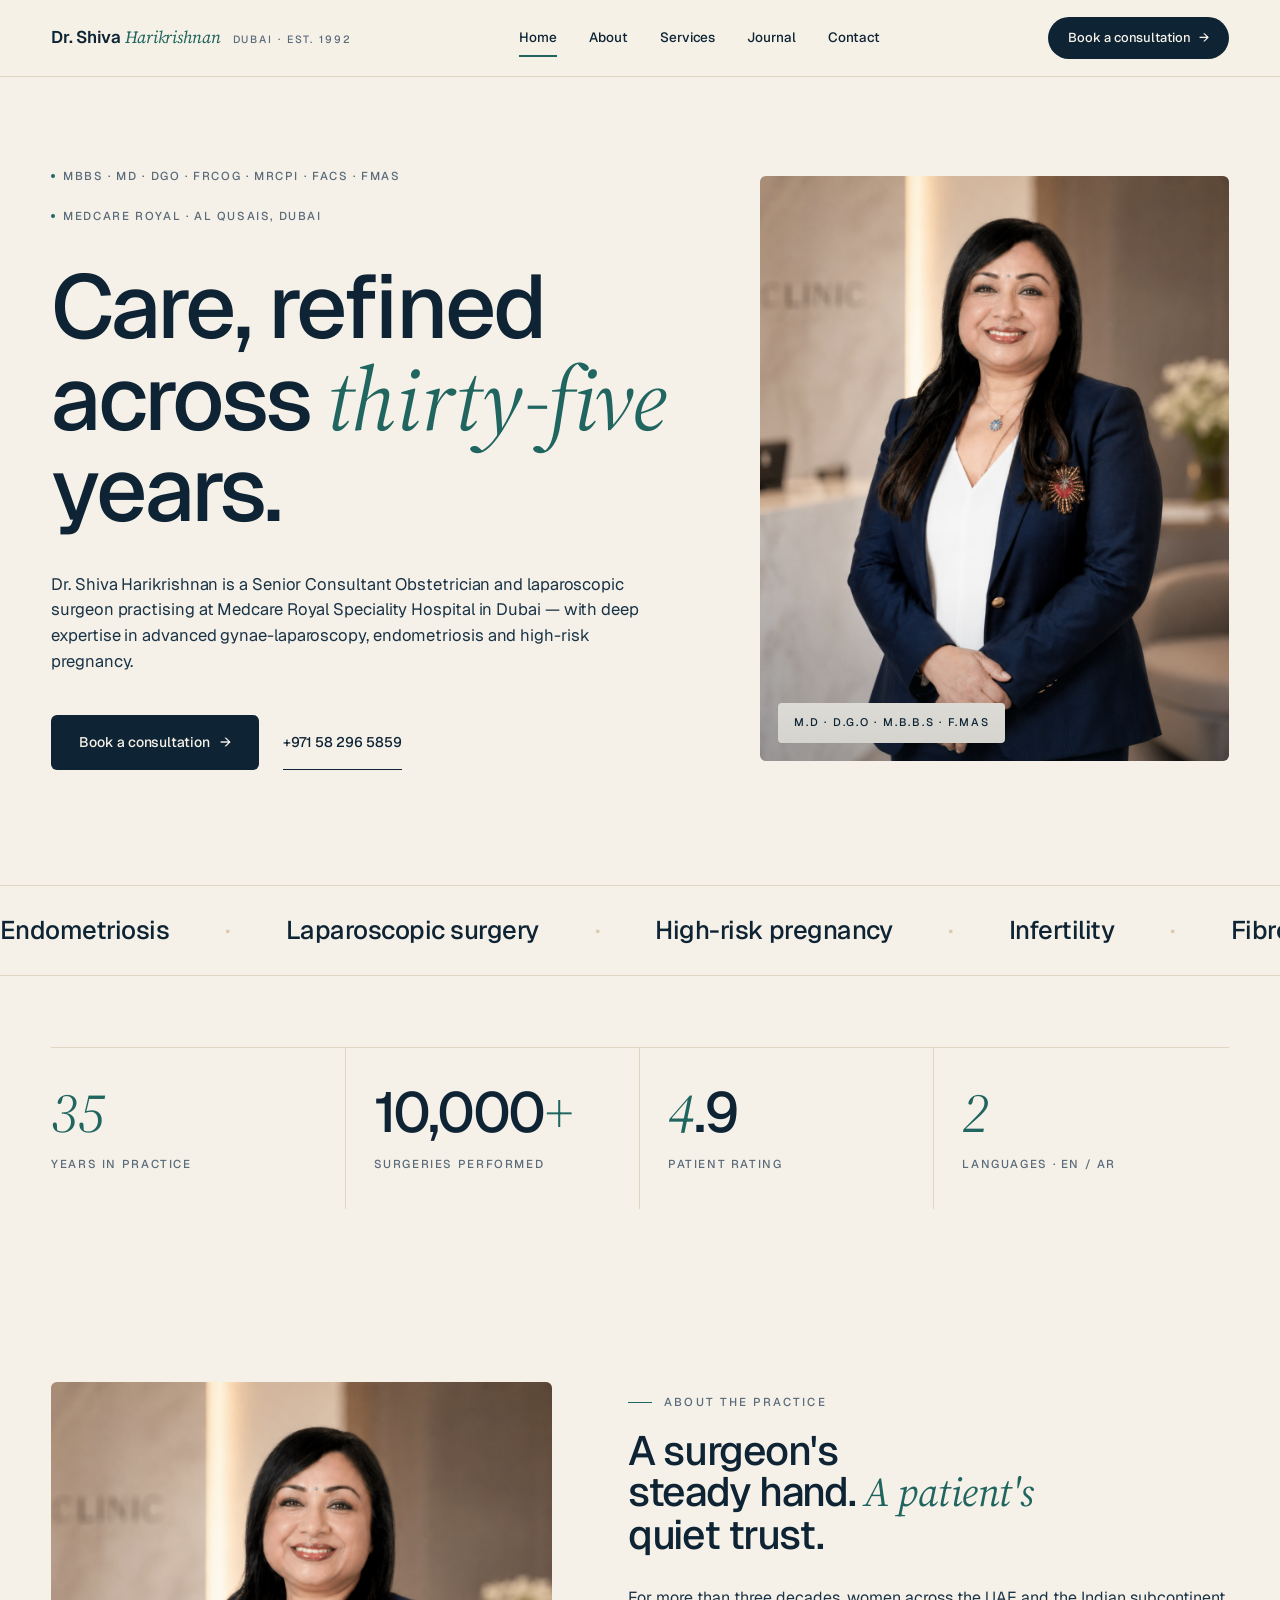
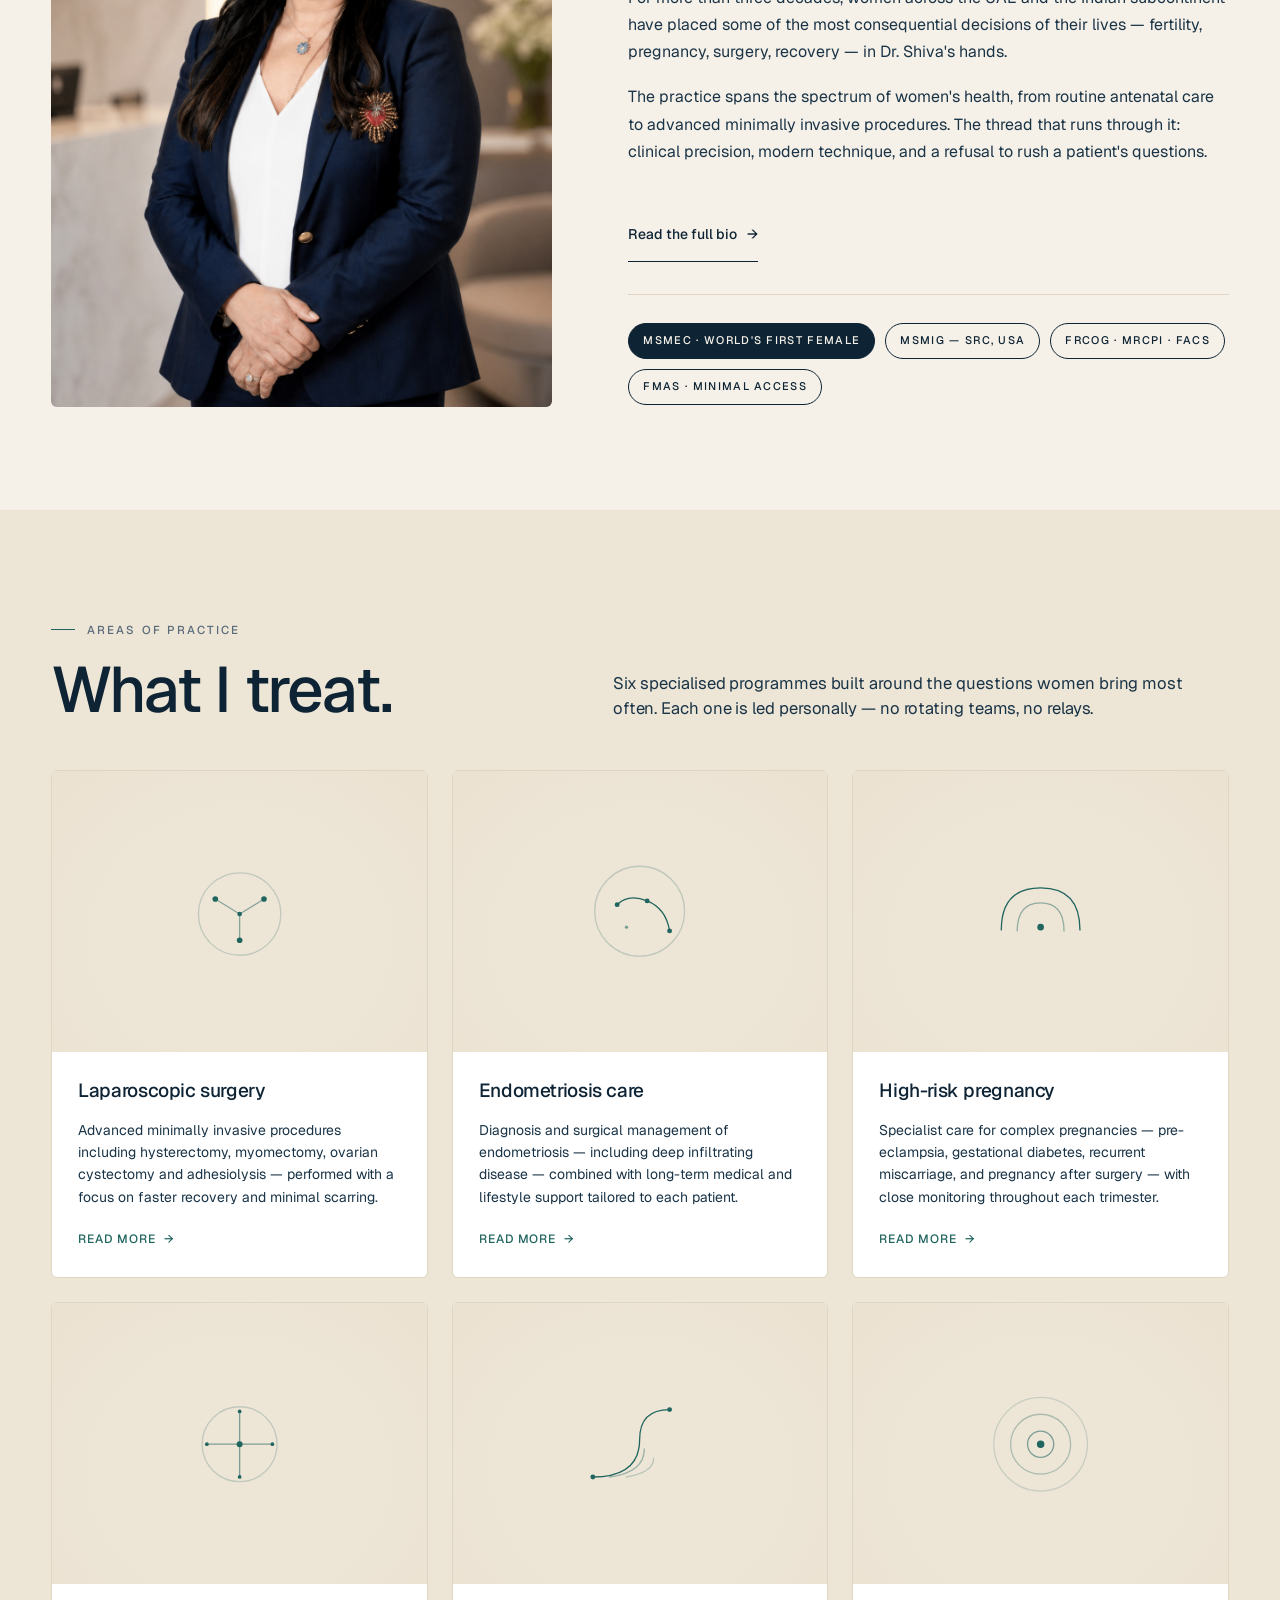
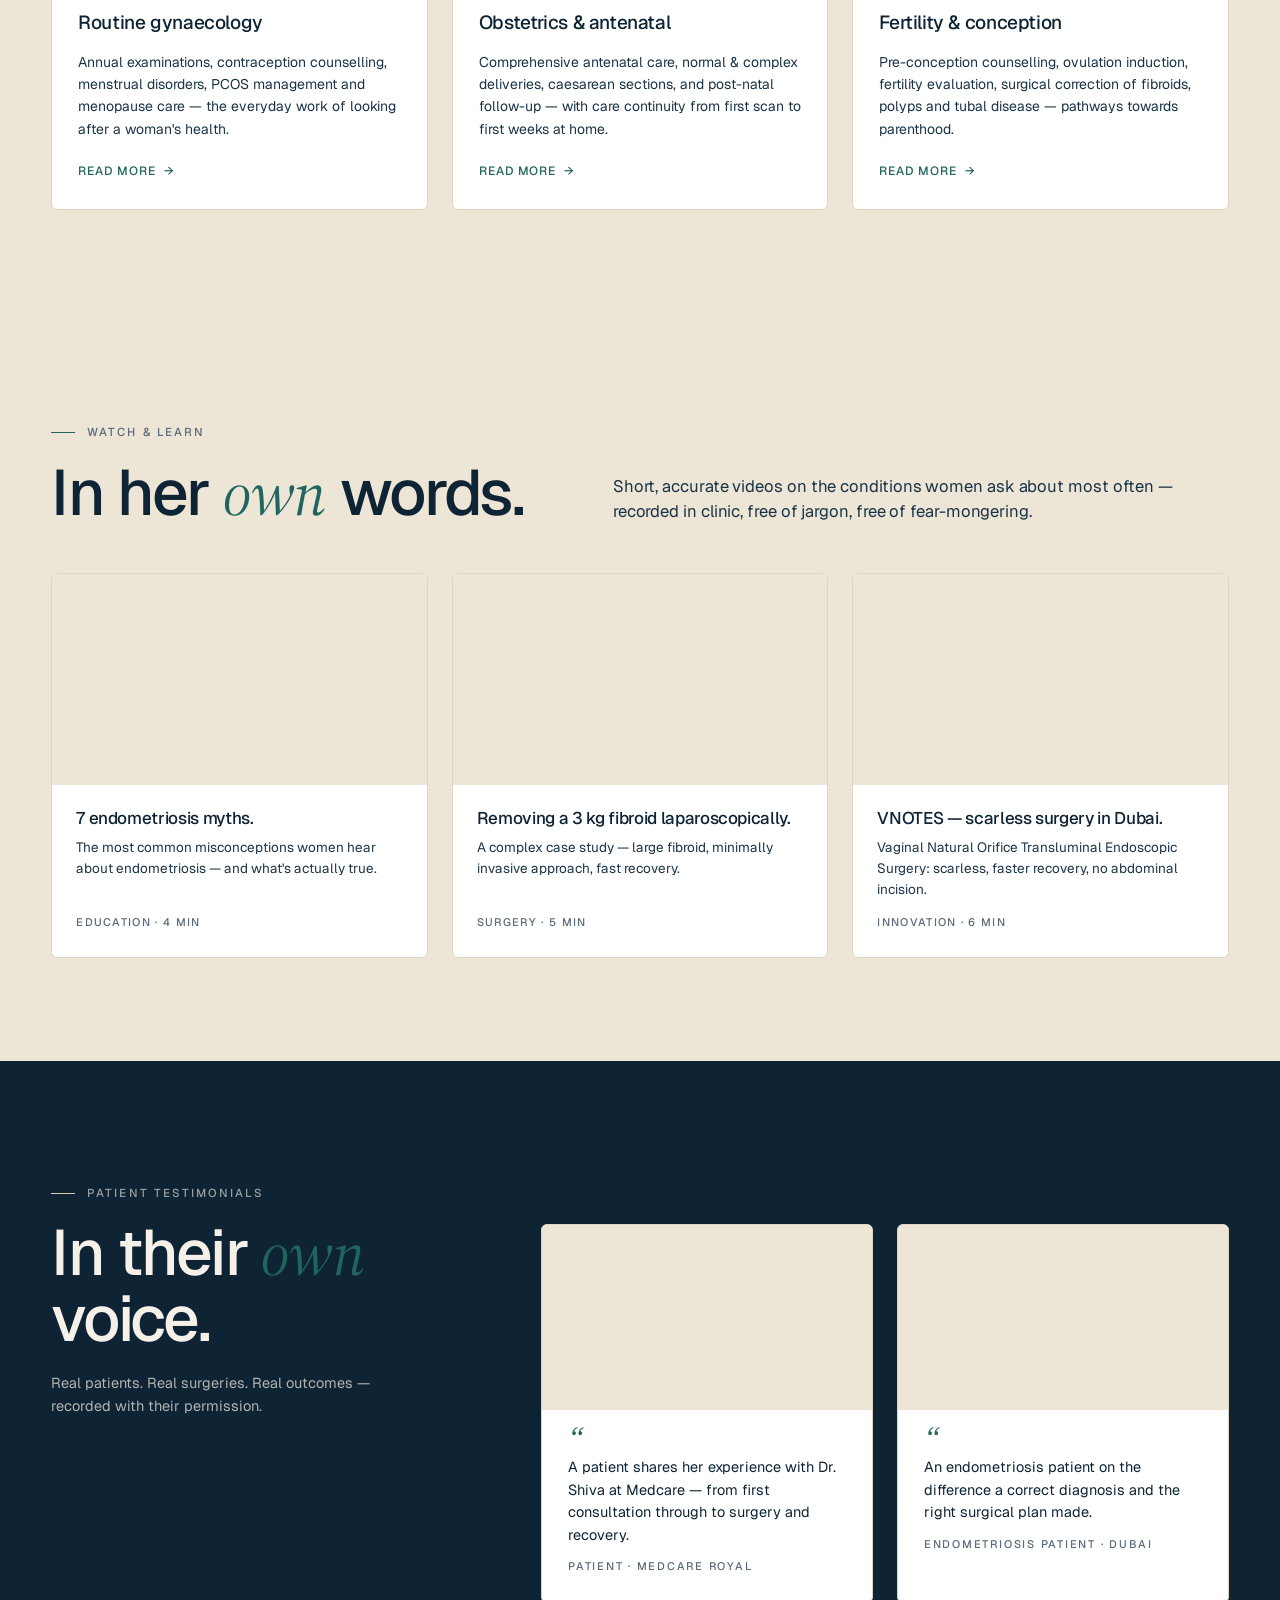
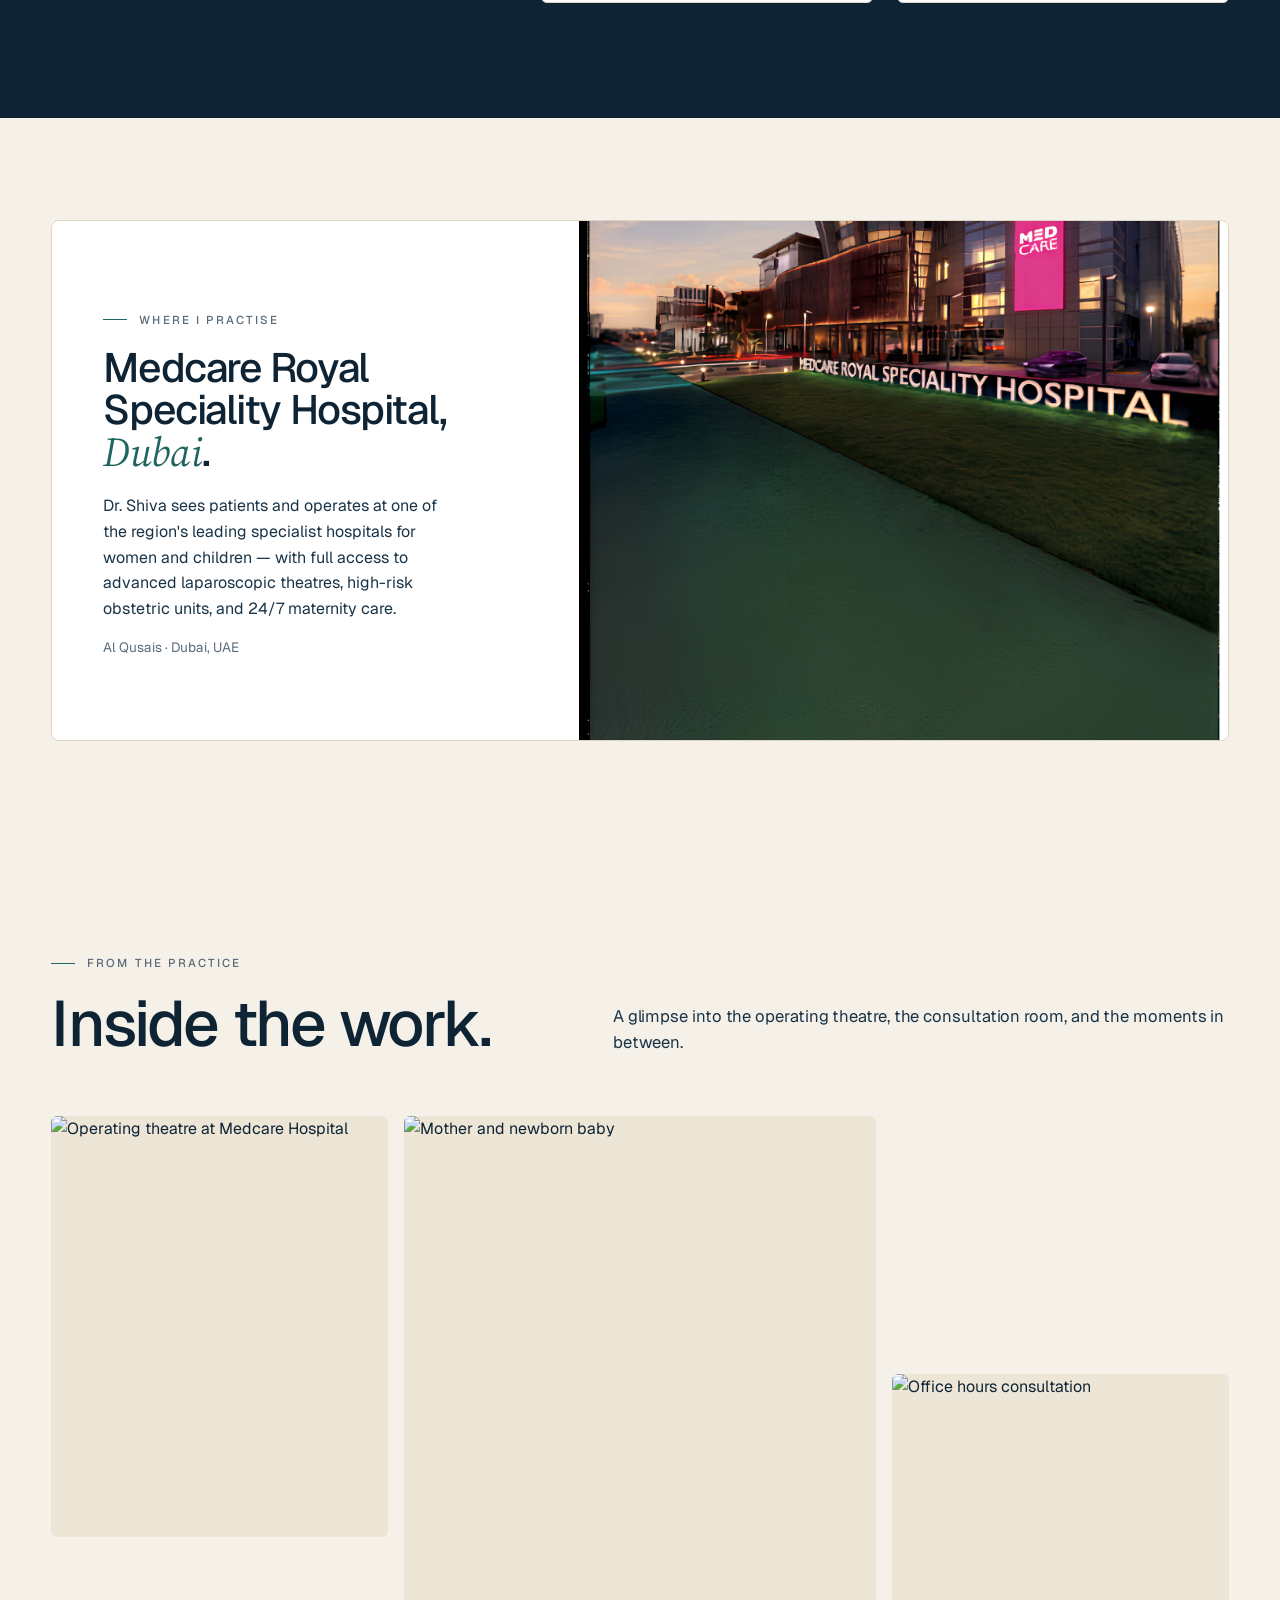
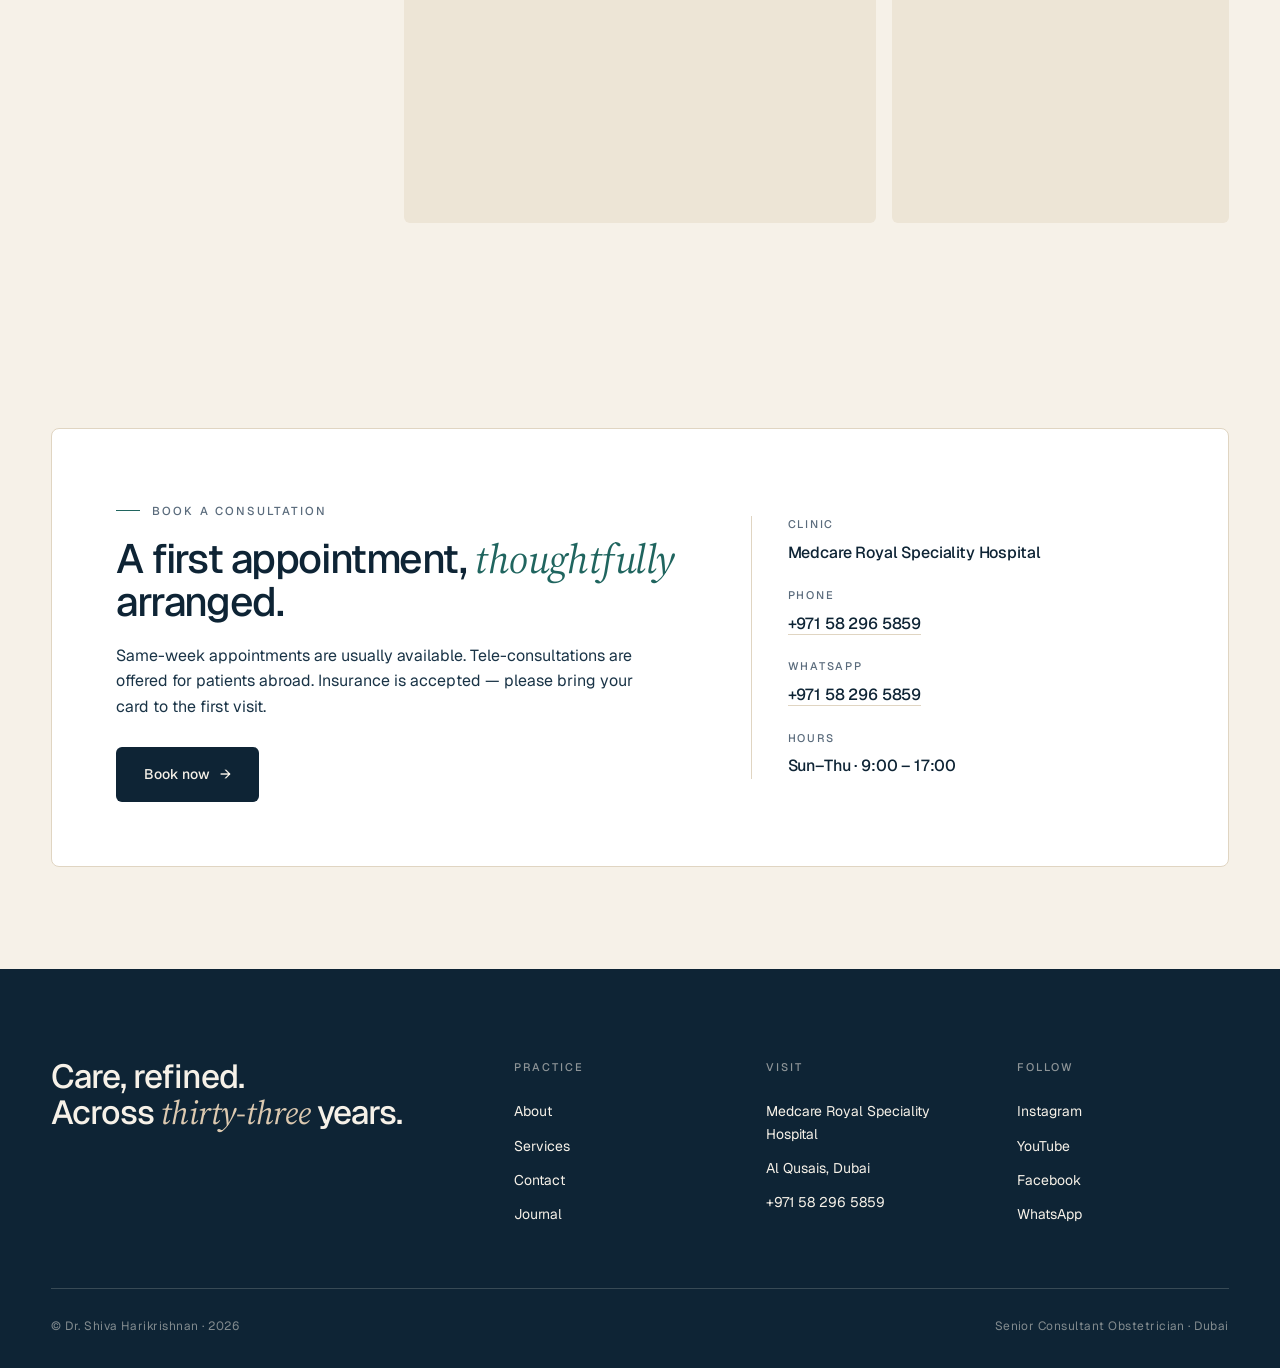
==== commit 9bdc65d1: "Add photos, fallbacks and content updates" ====
--- a/index.html
+++ b/index.html
@@ -8,6 +8,57 @@
   <link rel="stylesheet" href="styles.css" />
 </head>
 <body>
+
+<!-- Custom illustration sprite — abstract symbols, single weight, brand teal -->
+<svg xmlns="http://www.w3.org/2000/svg" style="display:none" aria-hidden="true">
+  <symbol id="illo-laparoscopy" viewBox="0 0 200 150" fill="none" stroke="currentColor" stroke-width="1.4" stroke-linecap="round">
+    <circle cx="100" cy="78" r="44" stroke-opacity="0.22"/>
+    <circle cx="74" cy="62" r="3" fill="currentColor" stroke="none"/>
+    <circle cx="126" cy="62" r="3" fill="currentColor" stroke="none"/>
+    <circle cx="100" cy="106" r="3" fill="currentColor" stroke="none"/>
+    <line x1="74" y1="62" x2="100" y2="78" stroke-opacity="0.5"/>
+    <line x1="126" y1="62" x2="100" y2="78" stroke-opacity="0.5"/>
+    <line x1="100" y1="106" x2="100" y2="78" stroke-opacity="0.5"/>
+    <circle cx="100" cy="78" r="2.5" fill="currentColor" stroke="none"/>
+  </symbol>
+  <symbol id="illo-endometriosis" viewBox="0 0 200 150" fill="none" stroke="currentColor" stroke-width="1.4" stroke-linecap="round">
+    <circle cx="100" cy="75" r="48" stroke-opacity="0.22"/>
+    <path d="M76 68 Q88 56 108 64 Q128 72 132 96"/>
+    <circle cx="76" cy="68" r="2.6" fill="currentColor" stroke="none"/>
+    <circle cx="108" cy="64" r="2.6" fill="currentColor" stroke="none"/>
+    <circle cx="132" cy="96" r="2.6" fill="currentColor" stroke="none"/>
+    <circle cx="86" cy="92" r="1.8" fill="currentColor" stroke="none" fill-opacity="0.55"/>
+  </symbol>
+  <symbol id="illo-highrisk" viewBox="0 0 200 150" fill="none" stroke="currentColor" stroke-width="1.4" stroke-linecap="round">
+    <path d="M58 95 Q58 50 100 50 Q142 50 142 95"/>
+    <path d="M75 96 Q75 66 100 66 Q125 66 125 96" stroke-opacity="0.45"/>
+    <circle cx="100" cy="92" r="3.5" fill="currentColor" stroke="none"/>
+  </symbol>
+  <symbol id="illo-gynaecology" viewBox="0 0 200 150" fill="none" stroke="currentColor" stroke-width="1.4" stroke-linecap="round">
+    <circle cx="100" cy="75" r="40" stroke-opacity="0.22"/>
+    <path d="M100 40 L100 110" stroke-opacity="0.55"/>
+    <path d="M65 75 L135 75" stroke-opacity="0.55"/>
+    <circle cx="100" cy="75" r="3.2" fill="currentColor" stroke="none"/>
+    <circle cx="100" cy="40" r="2" fill="currentColor" stroke="none"/>
+    <circle cx="100" cy="110" r="2" fill="currentColor" stroke="none"/>
+    <circle cx="65" cy="75" r="2" fill="currentColor" stroke="none"/>
+    <circle cx="135" cy="75" r="2" fill="currentColor" stroke="none"/>
+  </symbol>
+  <symbol id="illo-obstetrics" viewBox="0 0 200 150" fill="none" stroke="currentColor" stroke-width="1.4" stroke-linecap="round">
+    <path d="M50 110 Q100 110 100 70 Q100 38 132 38"/>
+    <path d="M68 110 Q105 105 105 80" stroke-opacity="0.4"/>
+    <path d="M86 110 Q115 105 115 90" stroke-opacity="0.25"/>
+    <circle cx="50" cy="110" r="2.6" fill="currentColor" stroke="none"/>
+    <circle cx="132" cy="38" r="2.6" fill="currentColor" stroke="none"/>
+  </symbol>
+  <symbol id="illo-fertility" viewBox="0 0 200 150" fill="none" stroke="currentColor" stroke-width="1.4">
+    <circle cx="100" cy="75" r="50" stroke-opacity="0.18"/>
+    <circle cx="100" cy="75" r="32" stroke-opacity="0.32"/>
+    <circle cx="100" cy="75" r="14" stroke-opacity="0.55"/>
+    <circle cx="100" cy="75" r="4" fill="currentColor" stroke="none"/>
+  </symbol>
+</svg>
+
 
 <header class="topbar">
   <div class="frame">
@@ -138,7 +189,7 @@
 
     <div class="services-grid">
       <article class="svc-card reveal">
-        <div class="img"><img src="https://www.drshivahk.com/wp-content/uploads/2020/10/tools.jpg" alt="Laparoscopic surgical instruments"></div>
+        <div class="illo" role="img" aria-label="Three precision points — abstract"><svg viewBox="0 0 200 150"><use href="#illo-laparoscopy"/></svg></div>
         <div class="body">
           <h3>Laparoscopic surgery</h3>
           <p>Advanced minimally invasive procedures including hysterectomy, myomectomy, ovarian cystectomy and adhesiolysis — performed with a focus on faster recovery and minimal scarring.</p>
@@ -147,7 +198,7 @@
       </article>
 
       <article class="svc-card reveal d1">
-        <div class="img"><img src="https://www.drshivahk.com/wp-content/uploads/2020/10/female-pain.jpg" alt="Endometriosis care"></div>
+        <div class="illo" role="img" aria-label="Considered exploration — abstract"><svg viewBox="0 0 200 150"><use href="#illo-endometriosis"/></svg></div>
         <div class="body">
           <h3>Endometriosis care</h3>
           <p>Diagnosis and surgical management of endometriosis &mdash; including deep infiltrating disease &mdash; combined with long-term medical and lifestyle support tailored to each patient.</p>
@@ -156,7 +207,7 @@
       </article>
 
       <article class="svc-card reveal d2">
-        <div class="img"><img src="https://www.drshivahk.com/wp-content/uploads/2020/10/pregnant-woman.jpg" alt="High-risk pregnancy care"></div>
+        <div class="illo" role="img" aria-label="Held with care — abstract"><svg viewBox="0 0 200 150"><use href="#illo-highrisk"/></svg></div>
         <div class="body">
           <h3>High-risk pregnancy</h3>
           <p>Specialist care for complex pregnancies &mdash; pre-eclampsia, gestational diabetes, recurrent miscarriage, and pregnancy after surgery &mdash; with close monitoring throughout each trimester.</p>
@@ -165,7 +216,7 @@
       </article>
 
       <article class="svc-card reveal">
-        <div class="img"><img src="https://www.drshivahk.com/wp-content/uploads/2020/10/examination.jpg" alt="Routine gynaecology examination"></div>
+        <div class="illo" role="img" aria-label="Balanced and ordered — abstract"><svg viewBox="0 0 200 150"><use href="#illo-gynaecology"/></svg></div>
         <div class="body">
           <h3>Routine gynaecology</h3>
           <p>Annual examinations, contraception counselling, menstrual disorders, PCOS management and menopause care &mdash; the everyday work of looking after a woman's health.</p>
@@ -174,7 +225,7 @@
       </article>
 
       <article class="svc-card reveal d1">
-        <div class="img"><img src="https://www.drshivahk.com/wp-content/uploads/2020/10/ultrasound-1.jpg" alt="Pregnancy ultrasound"></div>
+        <div class="illo" role="img" aria-label="Becoming — abstract"><svg viewBox="0 0 200 150"><use href="#illo-obstetrics"/></svg></div>
         <div class="body">
           <h3>Obstetrics &amp; antenatal</h3>
           <p>Comprehensive antenatal care, normal &amp; complex deliveries, caesarean sections, and post-natal follow-up &mdash; with care continuity from first scan to first weeks at home.</p>
@@ -183,7 +234,7 @@
       </article>
 
       <article class="svc-card reveal d2">
-        <div class="img"><img src="https://www.drshivahk.com/wp-content/uploads/2020/10/gynaecology-1.jpg" alt="Fertility consultation"></div>
+        <div class="illo" role="img" aria-label="A seed at centre — abstract"><svg viewBox="0 0 200 150"><use href="#illo-fertility"/></svg></div>
         <div class="body">
           <h3>Fertility &amp; conception</h3>
           <p>Pre-conception counselling, ovulation induction, fertility evaluation, surgical correction of fibroids, polyps and tubal disease &mdash; pathways towards parenthood.</p>
--- a/styles.css
+++ b/styles.css
@@ -376,6 +376,39 @@
 }
 .svc-card .img img { width: 100%; height: 100%; object-fit: cover; transition: transform .8s ease; }
 .svc-card:hover .img img { transform: scale(1.05); }
+
+/* Custom illustration variant for service cards */
+.svc-card .illo {
+  aspect-ratio: 4/3;
+  background: var(--bone-deep);
+  display: flex; align-items: center; justify-content: center;
+  color: var(--teal);
+  position: relative;
+  transition: background .4s ease;
+  overflow: hidden;
+}
+.svc-card:hover .illo { background: var(--bone); }
+.svc-card .illo svg {
+  width: 50%; height: auto; max-height: 65%;
+  transition: transform .6s cubic-bezier(.2,.6,.2,1);
+}
+.svc-card:hover .illo svg { transform: scale(1.06); }
+.svc-card .illo::after {
+  content: '';
+  position: absolute; inset: 0;
+  background: radial-gradient(ellipse at 50% 60%, transparent 50%, rgba(220, 201, 176, 0.12));
+  pointer-events: none;
+}
+
+.svc-row .img-wrap.illo-wrap {
+  aspect-ratio: 16/9;
+  background: var(--bone-deep);
+  display: flex; align-items: center; justify-content: center;
+  color: var(--teal);
+}
+.svc-row .img-wrap.illo-wrap svg {
+  width: 22%; height: auto; max-height: 70%;
+}
 .svc-card .body { padding: 24px 26px 28px; flex: 1; display: flex; flex-direction: column; }
 .svc-card .body h3 {
   font-family: var(--sans);
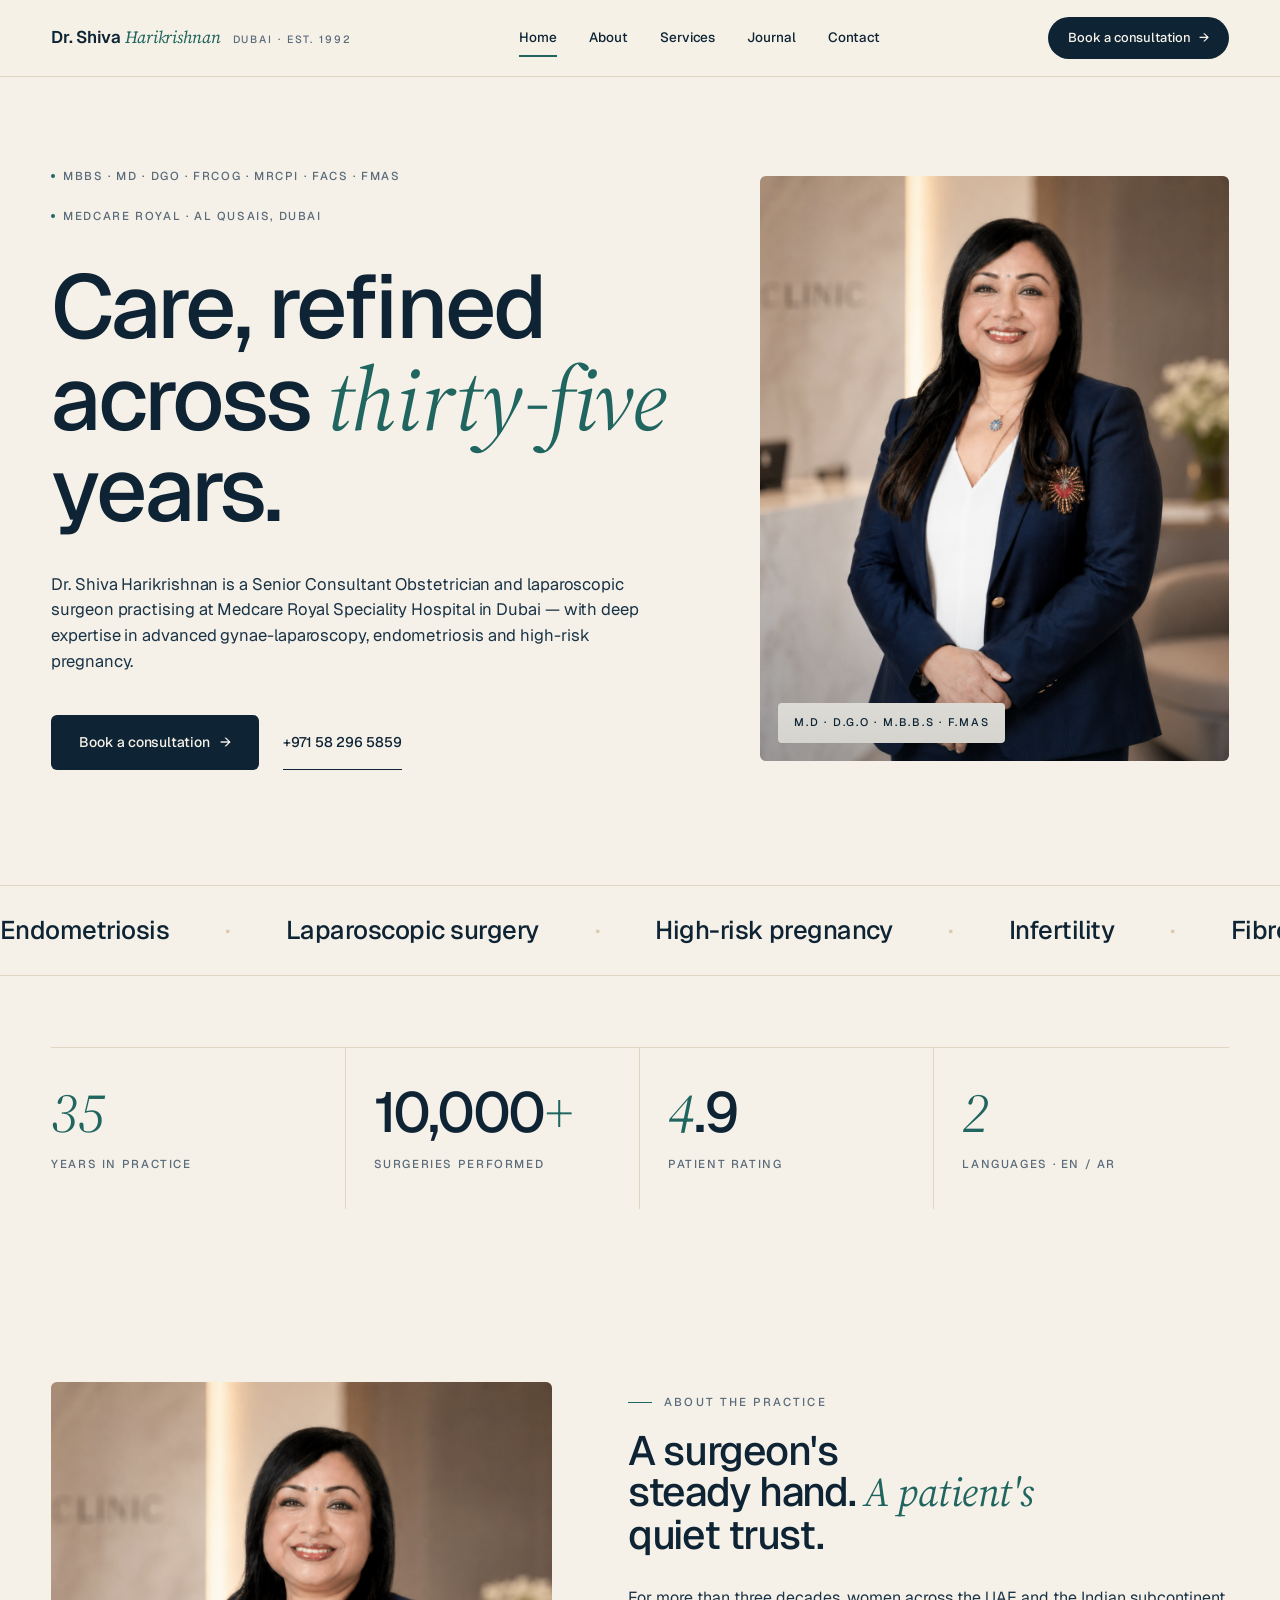
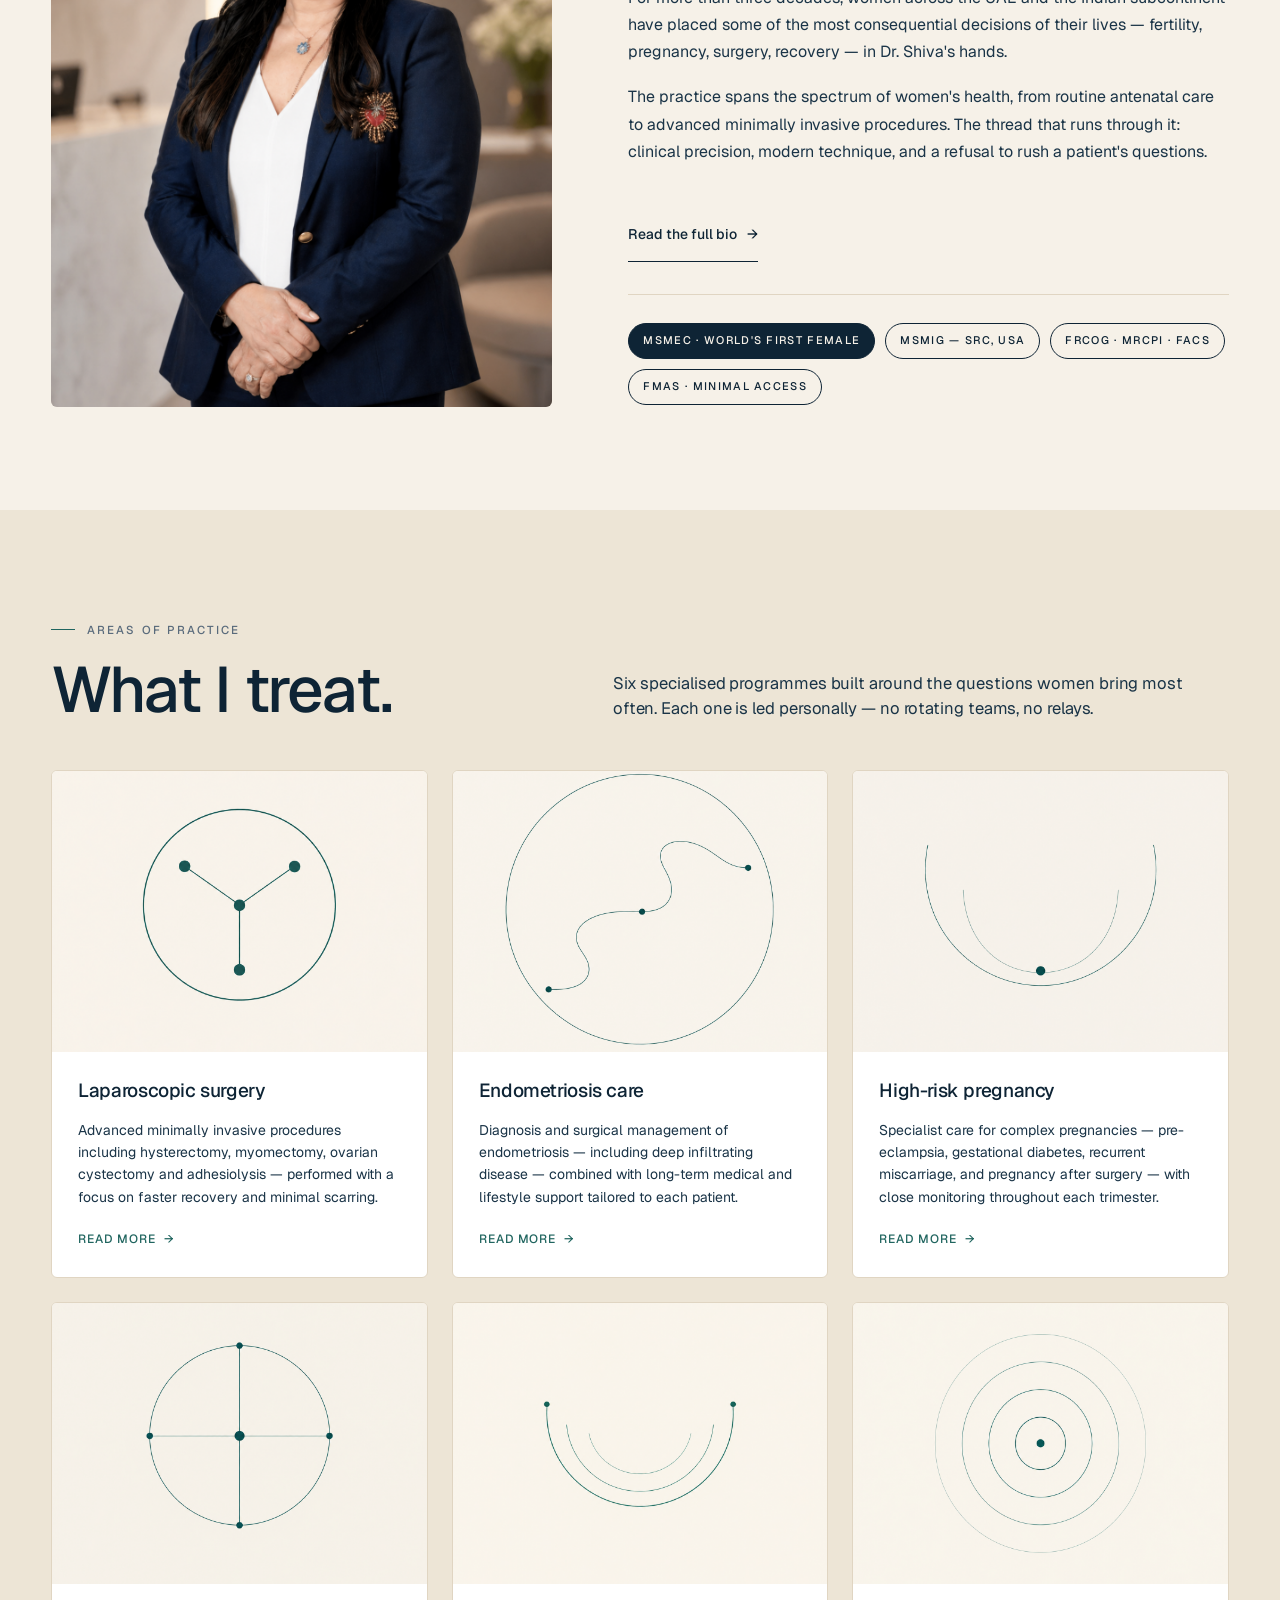
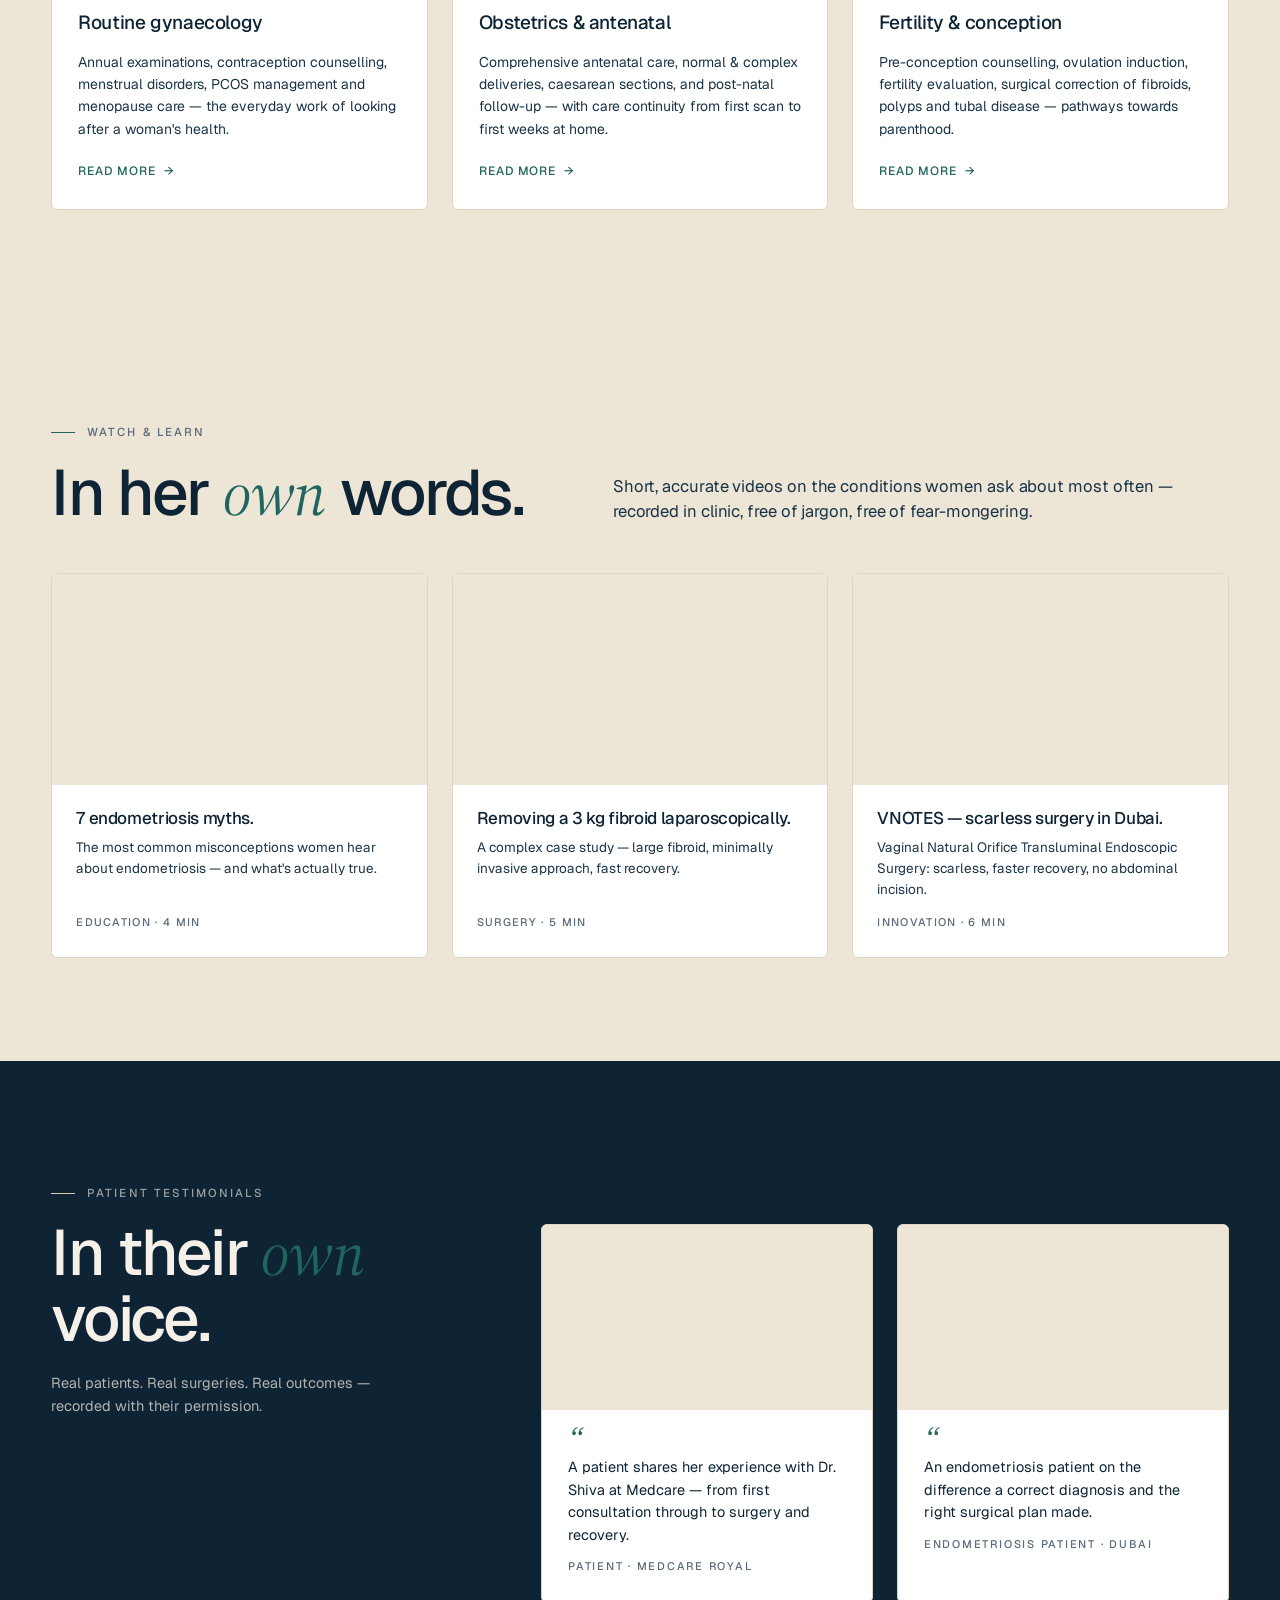
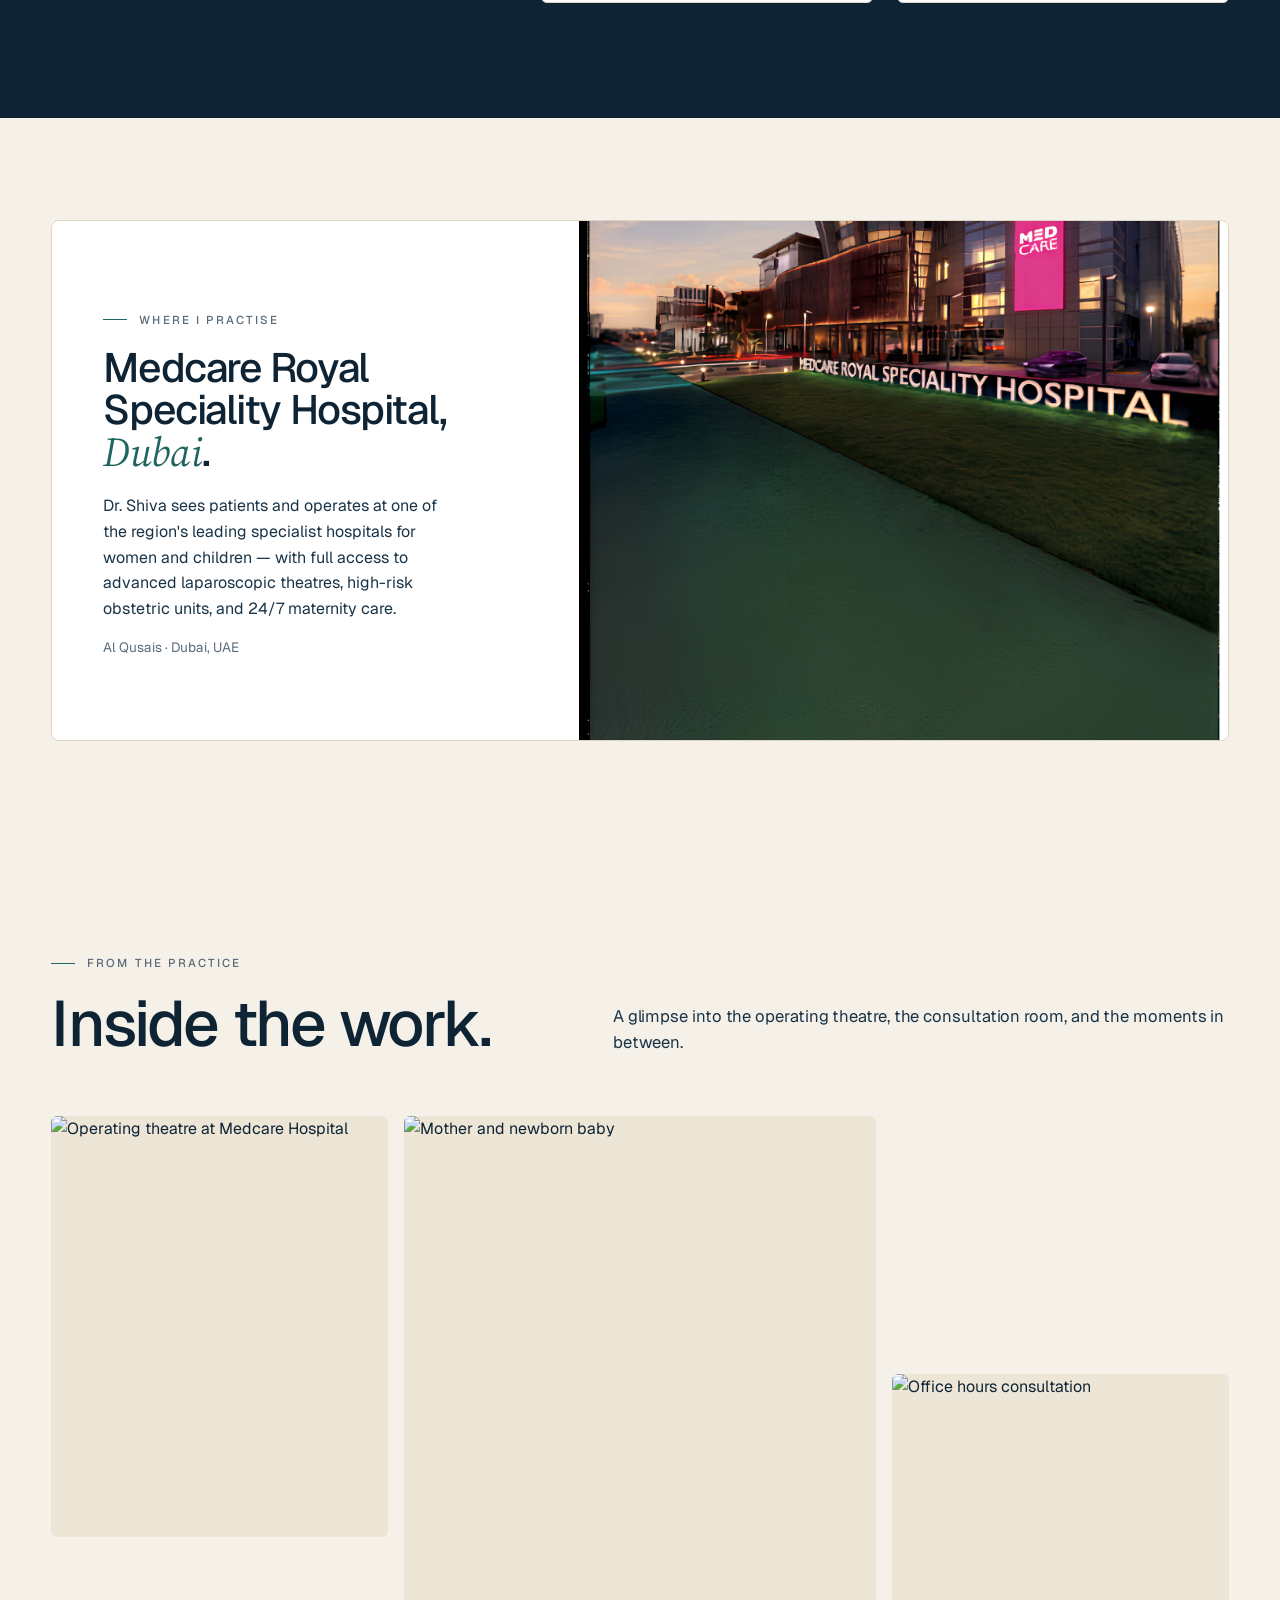
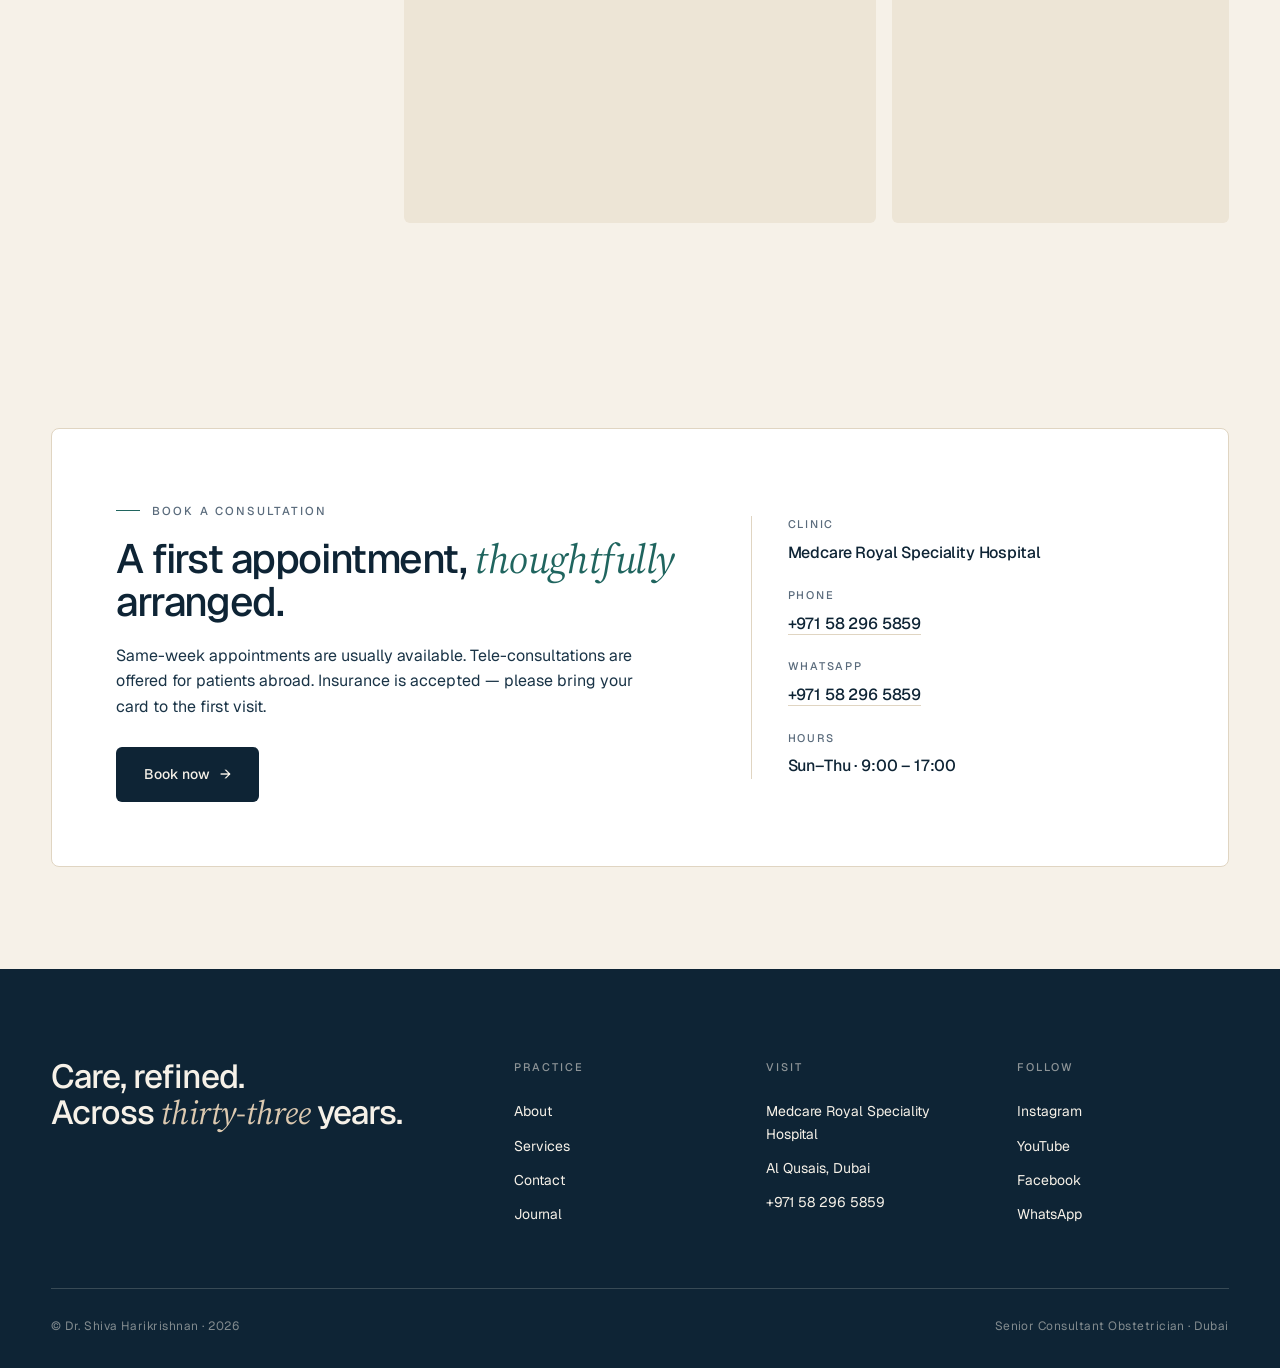
==== commit da2607cc: "Add photos, fallbacks and content updates" ====
--- a/index.html
+++ b/index.html
@@ -8,56 +8,6 @@
   <link rel="stylesheet" href="styles.css" />
 </head>
 <body>
-
-<!-- Custom illustration sprite — abstract symbols, single weight, brand teal -->
-<svg xmlns="http://www.w3.org/2000/svg" style="display:none" aria-hidden="true">
-  <symbol id="illo-laparoscopy" viewBox="0 0 200 150" fill="none" stroke="currentColor" stroke-width="1.4" stroke-linecap="round">
-    <circle cx="100" cy="78" r="44" stroke-opacity="0.22"/>
-    <circle cx="74" cy="62" r="3" fill="currentColor" stroke="none"/>
-    <circle cx="126" cy="62" r="3" fill="currentColor" stroke="none"/>
-    <circle cx="100" cy="106" r="3" fill="currentColor" stroke="none"/>
-    <line x1="74" y1="62" x2="100" y2="78" stroke-opacity="0.5"/>
-    <line x1="126" y1="62" x2="100" y2="78" stroke-opacity="0.5"/>
-    <line x1="100" y1="106" x2="100" y2="78" stroke-opacity="0.5"/>
-    <circle cx="100" cy="78" r="2.5" fill="currentColor" stroke="none"/>
-  </symbol>
-  <symbol id="illo-endometriosis" viewBox="0 0 200 150" fill="none" stroke="currentColor" stroke-width="1.4" stroke-linecap="round">
-    <circle cx="100" cy="75" r="48" stroke-opacity="0.22"/>
-    <path d="M76 68 Q88 56 108 64 Q128 72 132 96"/>
-    <circle cx="76" cy="68" r="2.6" fill="currentColor" stroke="none"/>
-    <circle cx="108" cy="64" r="2.6" fill="currentColor" stroke="none"/>
-    <circle cx="132" cy="96" r="2.6" fill="currentColor" stroke="none"/>
-    <circle cx="86" cy="92" r="1.8" fill="currentColor" stroke="none" fill-opacity="0.55"/>
-  </symbol>
-  <symbol id="illo-highrisk" viewBox="0 0 200 150" fill="none" stroke="currentColor" stroke-width="1.4" stroke-linecap="round">
-    <path d="M58 95 Q58 50 100 50 Q142 50 142 95"/>
-    <path d="M75 96 Q75 66 100 66 Q125 66 125 96" stroke-opacity="0.45"/>
-    <circle cx="100" cy="92" r="3.5" fill="currentColor" stroke="none"/>
-  </symbol>
-  <symbol id="illo-gynaecology" viewBox="0 0 200 150" fill="none" stroke="currentColor" stroke-width="1.4" stroke-linecap="round">
-    <circle cx="100" cy="75" r="40" stroke-opacity="0.22"/>
-    <path d="M100 40 L100 110" stroke-opacity="0.55"/>
-    <path d="M65 75 L135 75" stroke-opacity="0.55"/>
-    <circle cx="100" cy="75" r="3.2" fill="currentColor" stroke="none"/>
-    <circle cx="100" cy="40" r="2" fill="currentColor" stroke="none"/>
-    <circle cx="100" cy="110" r="2" fill="currentColor" stroke="none"/>
-    <circle cx="65" cy="75" r="2" fill="currentColor" stroke="none"/>
-    <circle cx="135" cy="75" r="2" fill="currentColor" stroke="none"/>
-  </symbol>
-  <symbol id="illo-obstetrics" viewBox="0 0 200 150" fill="none" stroke="currentColor" stroke-width="1.4" stroke-linecap="round">
-    <path d="M50 110 Q100 110 100 70 Q100 38 132 38"/>
-    <path d="M68 110 Q105 105 105 80" stroke-opacity="0.4"/>
-    <path d="M86 110 Q115 105 115 90" stroke-opacity="0.25"/>
-    <circle cx="50" cy="110" r="2.6" fill="currentColor" stroke="none"/>
-    <circle cx="132" cy="38" r="2.6" fill="currentColor" stroke="none"/>
-  </symbol>
-  <symbol id="illo-fertility" viewBox="0 0 200 150" fill="none" stroke="currentColor" stroke-width="1.4">
-    <circle cx="100" cy="75" r="50" stroke-opacity="0.18"/>
-    <circle cx="100" cy="75" r="32" stroke-opacity="0.32"/>
-    <circle cx="100" cy="75" r="14" stroke-opacity="0.55"/>
-    <circle cx="100" cy="75" r="4" fill="currentColor" stroke="none"/>
-  </symbol>
-</svg>
 
 
 <header class="topbar">
@@ -189,7 +139,7 @@
 
     <div class="services-grid">
       <article class="svc-card reveal">
-        <div class="illo" role="img" aria-label="Three precision points — abstract"><svg viewBox="0 0 200 150"><use href="#illo-laparoscopy"/></svg></div>
+        <div class="illo"><img src="assets/illustrations/laparoscopy.png" alt="Three precision points symbolising laparoscopic surgery" loading="lazy"></div>
         <div class="body">
           <h3>Laparoscopic surgery</h3>
           <p>Advanced minimally invasive procedures including hysterectomy, myomectomy, ovarian cystectomy and adhesiolysis — performed with a focus on faster recovery and minimal scarring.</p>
@@ -198,7 +148,7 @@
       </article>
 
       <article class="svc-card reveal d1">
-        <div class="illo" role="img" aria-label="Considered exploration — abstract"><svg viewBox="0 0 200 150"><use href="#illo-endometriosis"/></svg></div>
+        <div class="illo"><img src="assets/illustrations/endometriosis.png" alt="A considered exploratory line symbolising endometriosis care" loading="lazy"></div>
         <div class="body">
           <h3>Endometriosis care</h3>
           <p>Diagnosis and surgical management of endometriosis &mdash; including deep infiltrating disease &mdash; combined with long-term medical and lifestyle support tailored to each patient.</p>
@@ -207,7 +157,7 @@
       </article>
 
       <article class="svc-card reveal d2">
-        <div class="illo" role="img" aria-label="Held with care — abstract"><svg viewBox="0 0 200 150"><use href="#illo-highrisk"/></svg></div>
+        <div class="illo"><img src="assets/illustrations/highrisk.png" alt="Two nested arcs symbolising high-risk pregnancy care" loading="lazy"></div>
         <div class="body">
           <h3>High-risk pregnancy</h3>
           <p>Specialist care for complex pregnancies &mdash; pre-eclampsia, gestational diabetes, recurrent miscarriage, and pregnancy after surgery &mdash; with close monitoring throughout each trimester.</p>
@@ -216,7 +166,7 @@
       </article>
 
       <article class="svc-card reveal">
-        <div class="illo" role="img" aria-label="Balanced and ordered — abstract"><svg viewBox="0 0 200 150"><use href="#illo-gynaecology"/></svg></div>
+        <div class="illo"><img src="assets/illustrations/gynaecology.png" alt="Balanced cross within a circle symbolising routine gynaecology" loading="lazy"></div>
         <div class="body">
           <h3>Routine gynaecology</h3>
           <p>Annual examinations, contraception counselling, menstrual disorders, PCOS management and menopause care &mdash; the everyday work of looking after a woman's health.</p>
@@ -225,7 +175,7 @@
       </article>
 
       <article class="svc-card reveal d1">
-        <div class="illo" role="img" aria-label="Becoming — abstract"><svg viewBox="0 0 200 150"><use href="#illo-obstetrics"/></svg></div>
+        <div class="illo"><img src="assets/illustrations/obstetrics.png" alt="Three nested half-bowls symbolising the arc of pregnancy" loading="lazy"></div>
         <div class="body">
           <h3>Obstetrics &amp; antenatal</h3>
           <p>Comprehensive antenatal care, normal &amp; complex deliveries, caesarean sections, and post-natal follow-up &mdash; with care continuity from first scan to first weeks at home.</p>
@@ -234,7 +184,7 @@
       </article>
 
       <article class="svc-card reveal d2">
-        <div class="illo" role="img" aria-label="A seed at centre — abstract"><svg viewBox="0 0 200 150"><use href="#illo-fertility"/></svg></div>
+        <div class="illo"><img src="assets/illustrations/fertility.png" alt="Concentric rings around a central seed symbolising fertility and conception" loading="lazy"></div>
         <div class="body">
           <h3>Fertility &amp; conception</h3>
           <p>Pre-conception counselling, ovulation induction, fertility evaluation, surgical correction of fibroids, polyps and tubal disease &mdash; pathways towards parenthood.</p>
--- a/styles.css
+++ b/styles.css
@@ -377,37 +377,34 @@
 .svc-card .img img { width: 100%; height: 100%; object-fit: cover; transition: transform .8s ease; }
 .svc-card:hover .img img { transform: scale(1.05); }
 
-/* Custom illustration variant for service cards */
+/* Custom illustration variant for service cards (PNG) */
 .svc-card .illo {
   aspect-ratio: 4/3;
-  background: var(--bone-deep);
+  background: #F6F1E8;
   display: flex; align-items: center; justify-content: center;
-  color: var(--teal);
   position: relative;
-  transition: background .4s ease;
-  overflow: hidden;
-}
-.svc-card:hover .illo { background: var(--bone); }
-.svc-card .illo svg {
-  width: 50%; height: auto; max-height: 65%;
-  transition: transform .6s cubic-bezier(.2,.6,.2,1);
-}
-.svc-card:hover .illo svg { transform: scale(1.06); }
-.svc-card .illo::after {
-  content: '';
-  position: absolute; inset: 0;
-  background: radial-gradient(ellipse at 50% 60%, transparent 50%, rgba(220, 201, 176, 0.12));
-  pointer-events: none;
-}
-
+  overflow: hidden;
+}
+.svc-card .illo img {
+  width: 100%; height: 100%;
+  object-fit: cover;
+  transition: transform .8s cubic-bezier(.2,.6,.2,1);
+}
+.svc-card:hover .illo img { transform: scale(1.04); }
+
+/* Same illustration set on the deeper Services rows (wider crop tolerance) */
 .svc-row .img-wrap.illo-wrap {
   aspect-ratio: 16/9;
-  background: var(--bone-deep);
+  background: #F6F1E8;
   display: flex; align-items: center; justify-content: center;
-  color: var(--teal);
-}
-.svc-row .img-wrap.illo-wrap svg {
-  width: 22%; height: auto; max-height: 70%;
+  overflow: hidden;
+  border-radius: 6px;
+}
+.svc-row .img-wrap.illo-wrap img {
+  height: 100%;
+  width: auto;
+  max-width: 100%;
+  object-fit: contain;
 }
 .svc-card .body { padding: 24px 26px 28px; flex: 1; display: flex; flex-direction: column; }
 .svc-card .body h3 {
